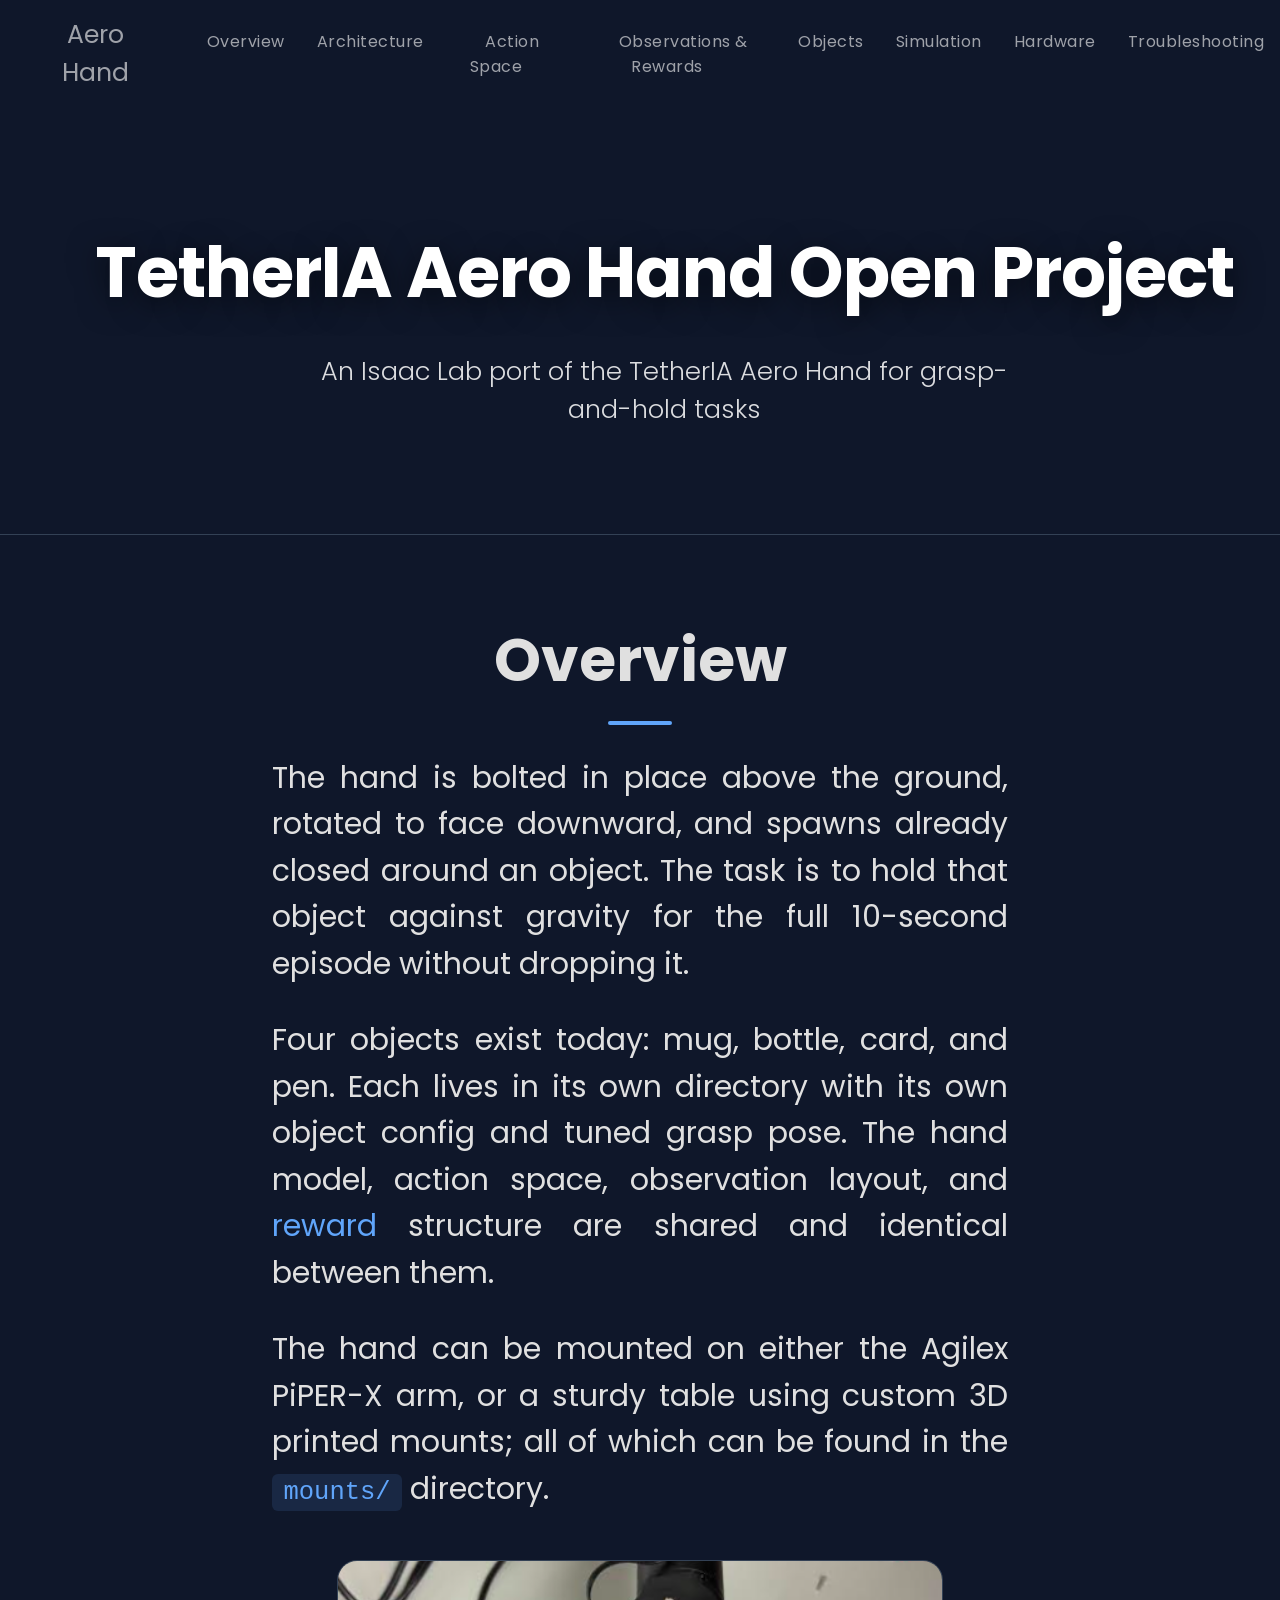
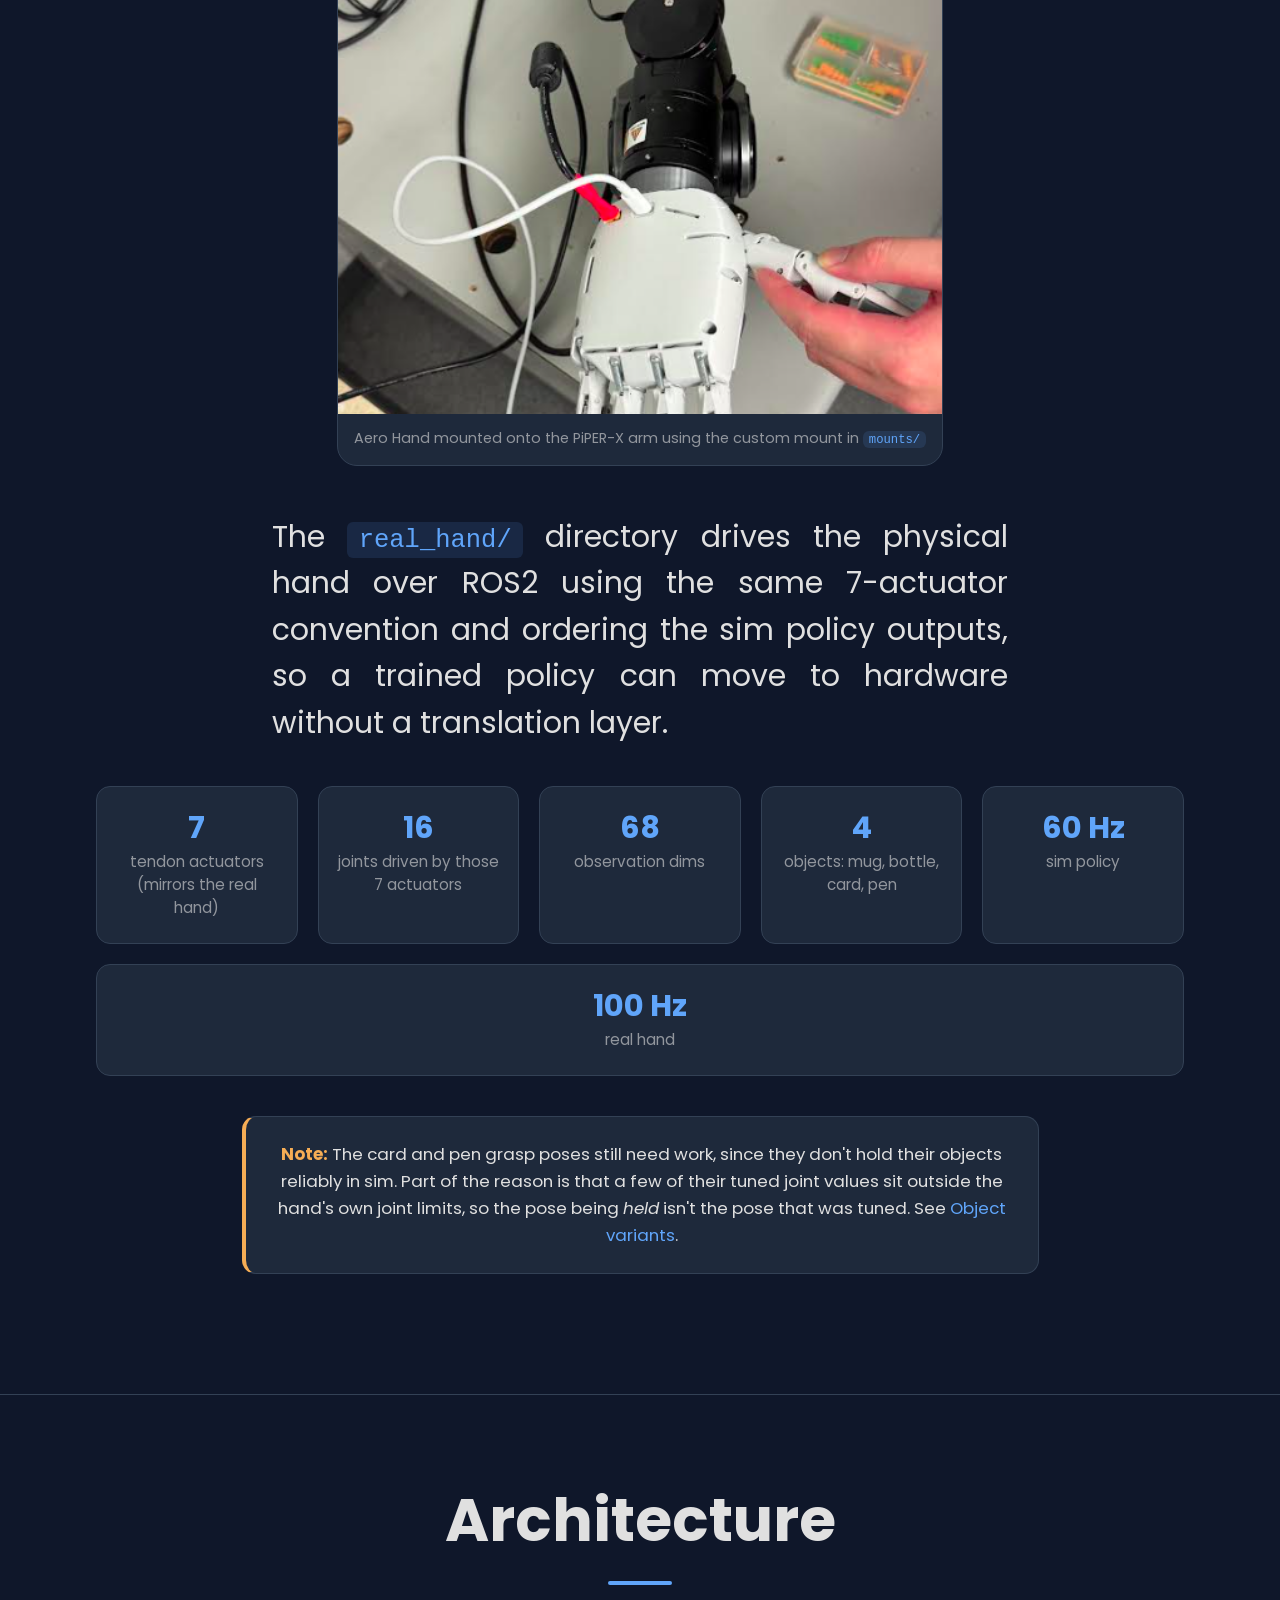
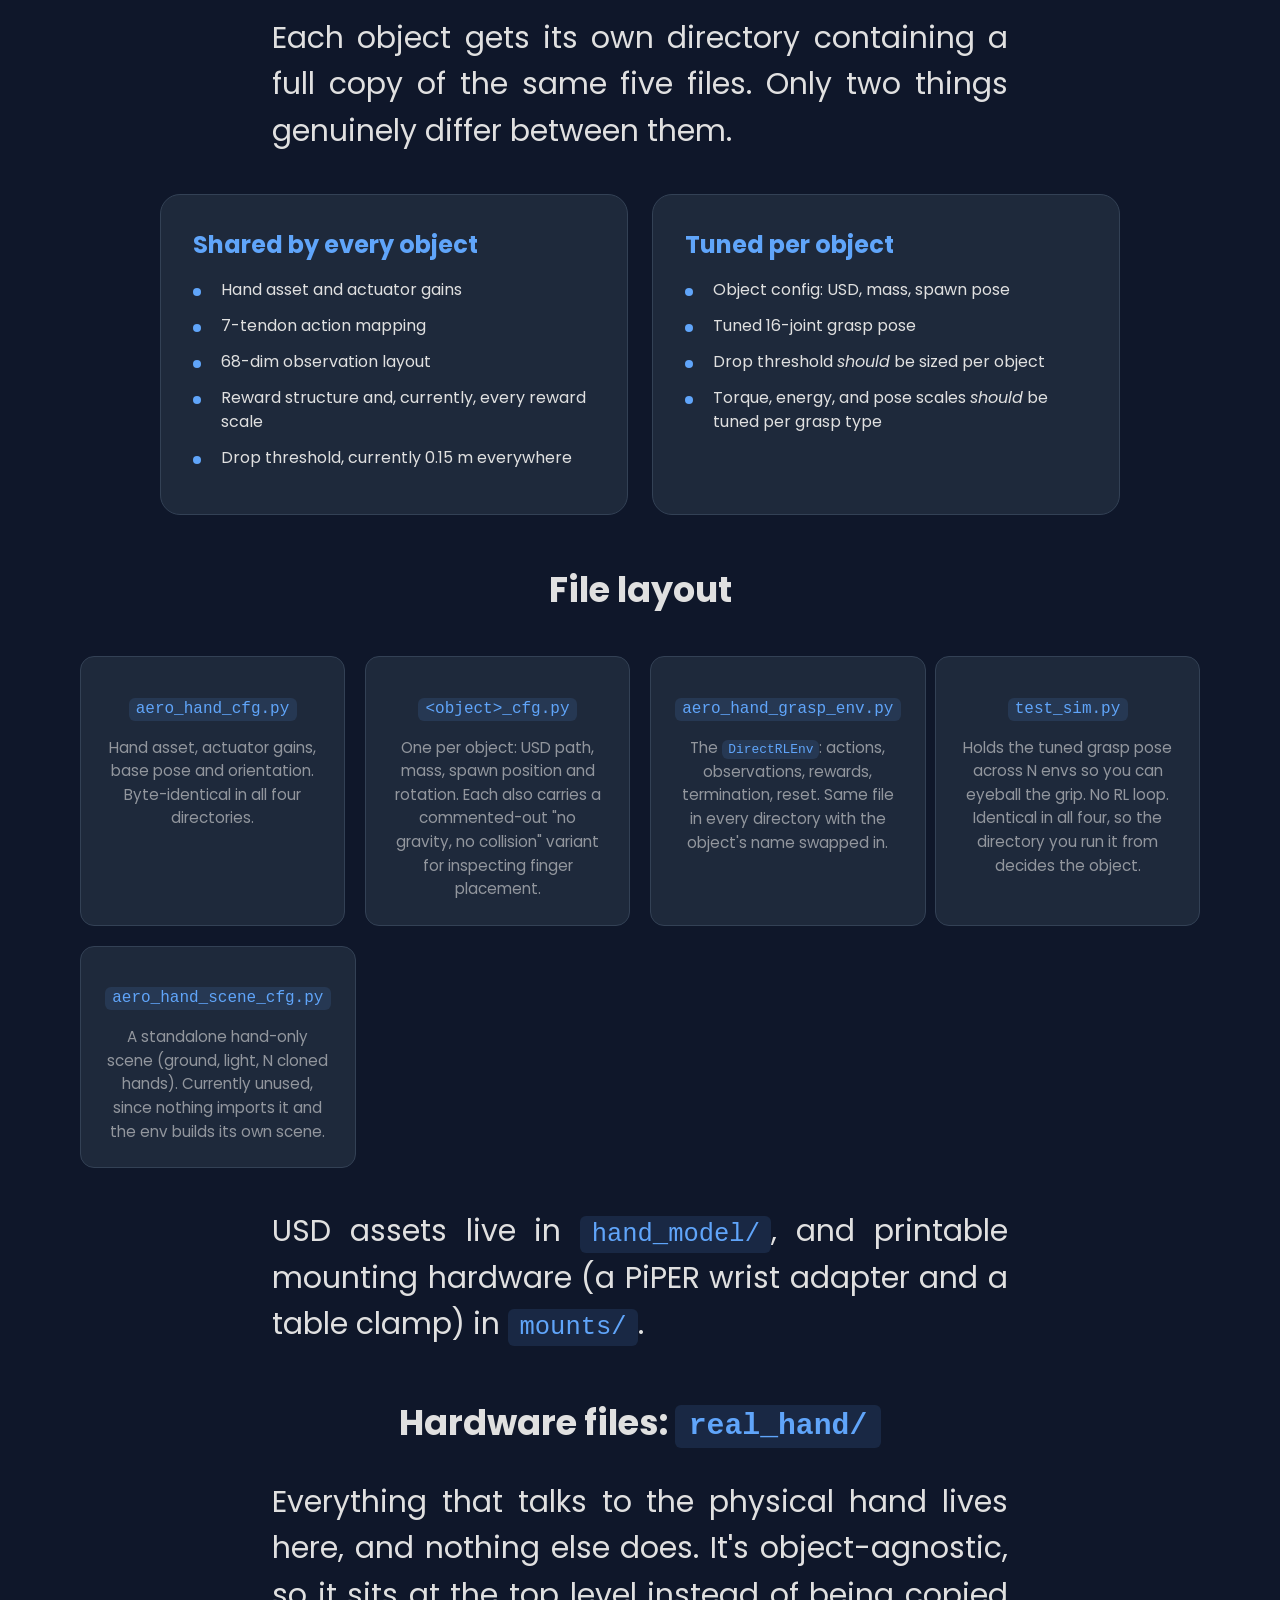
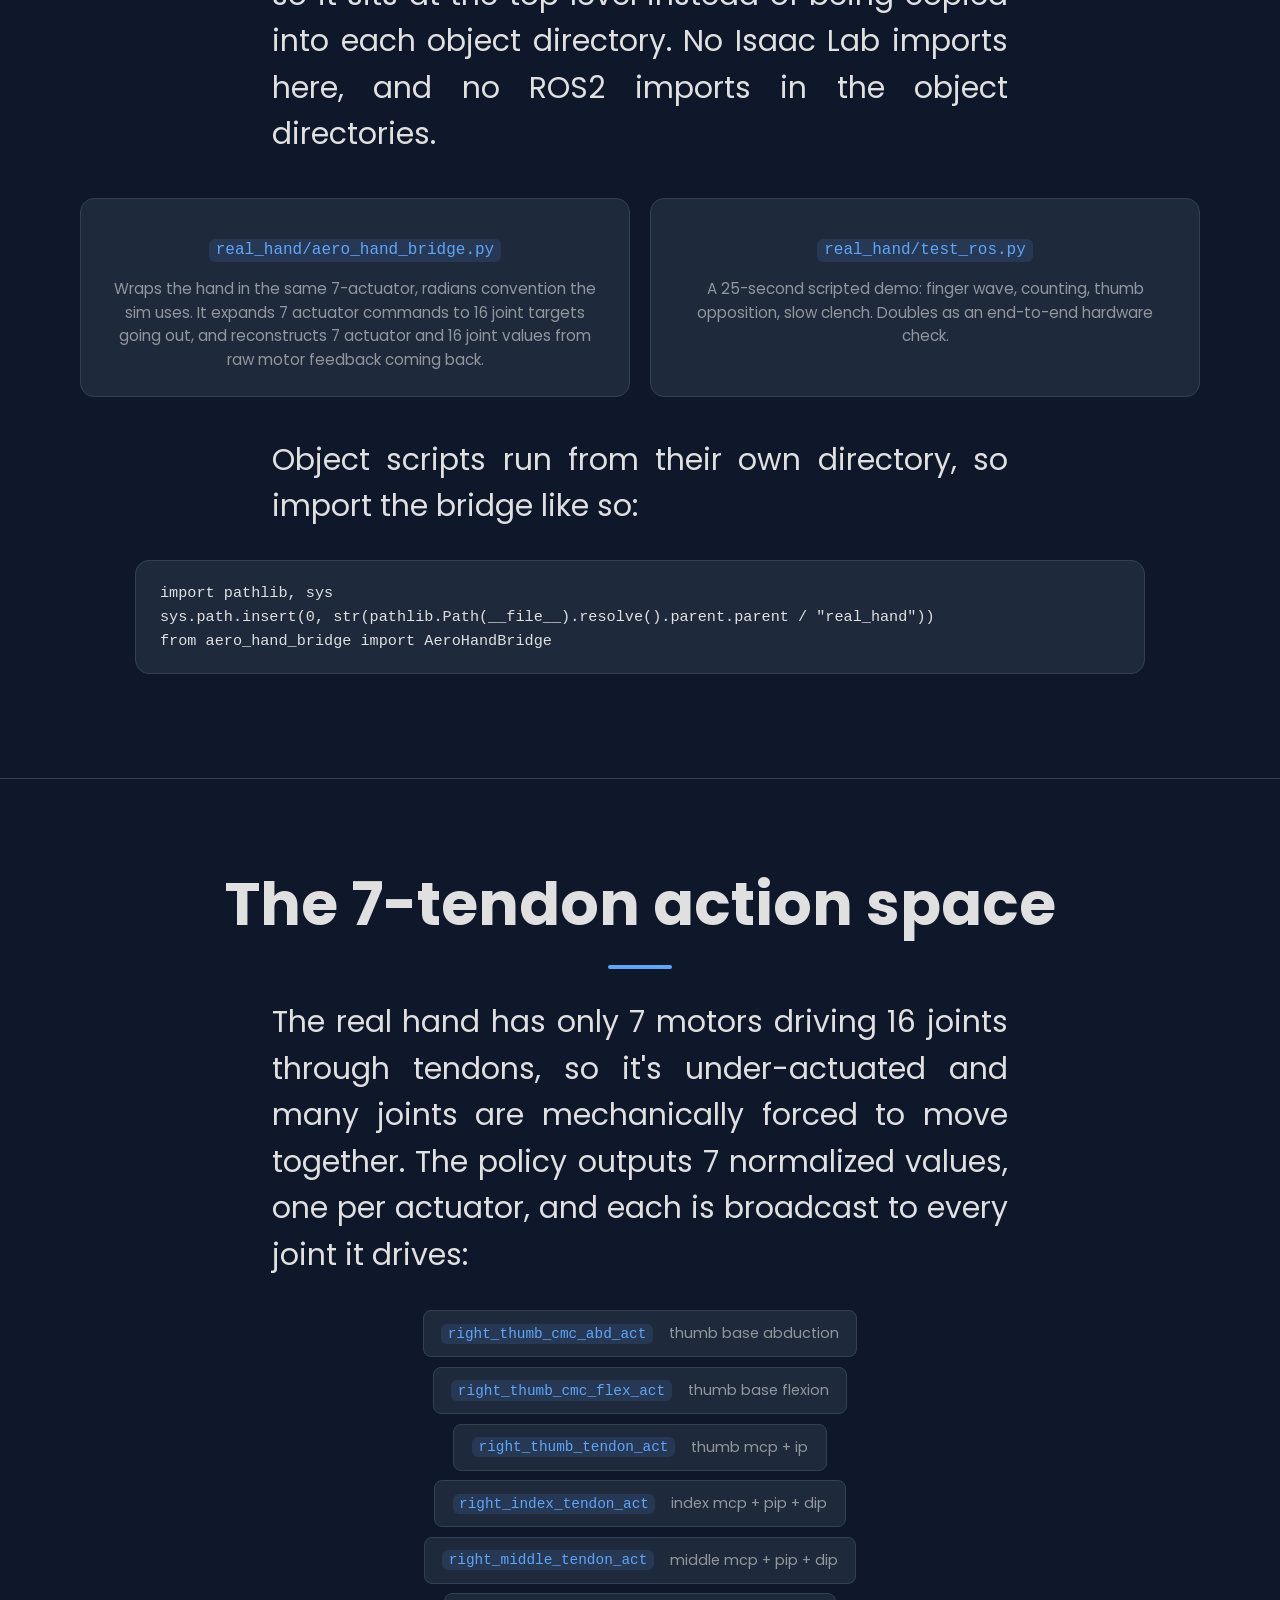
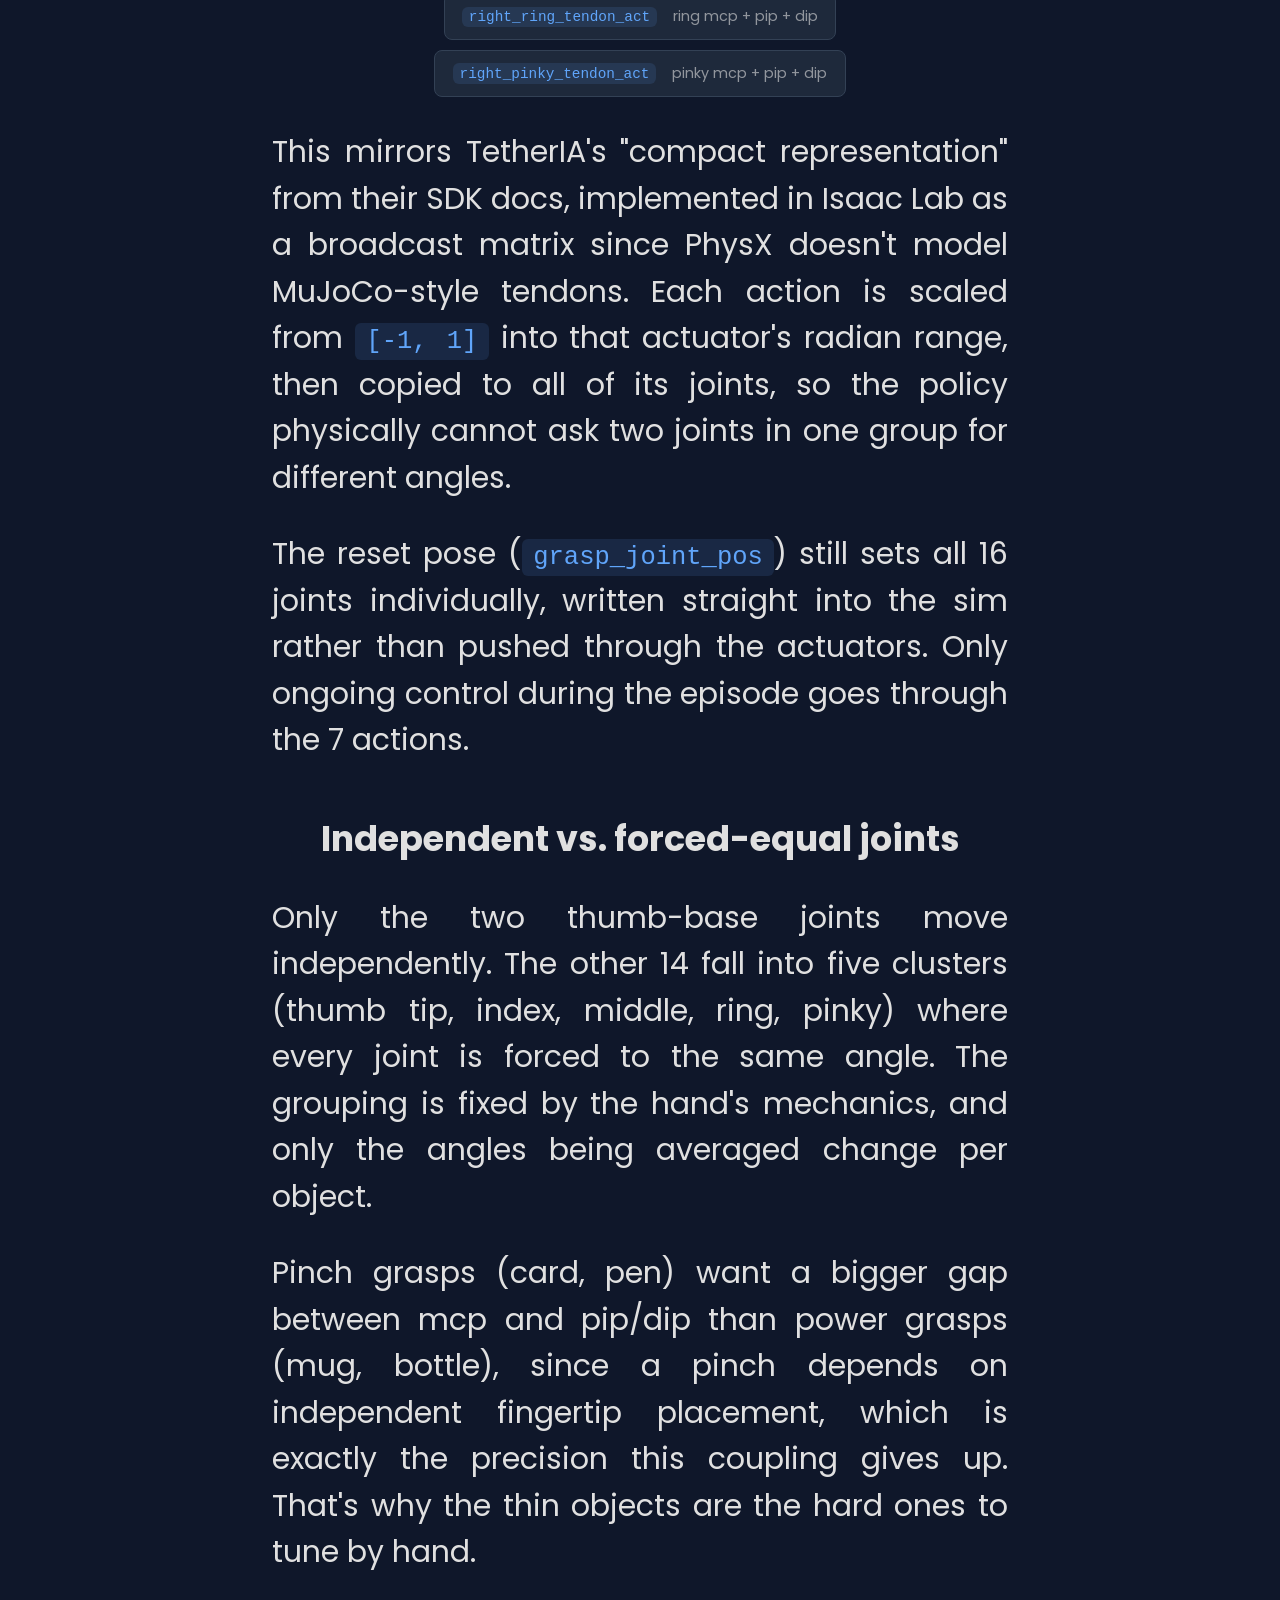
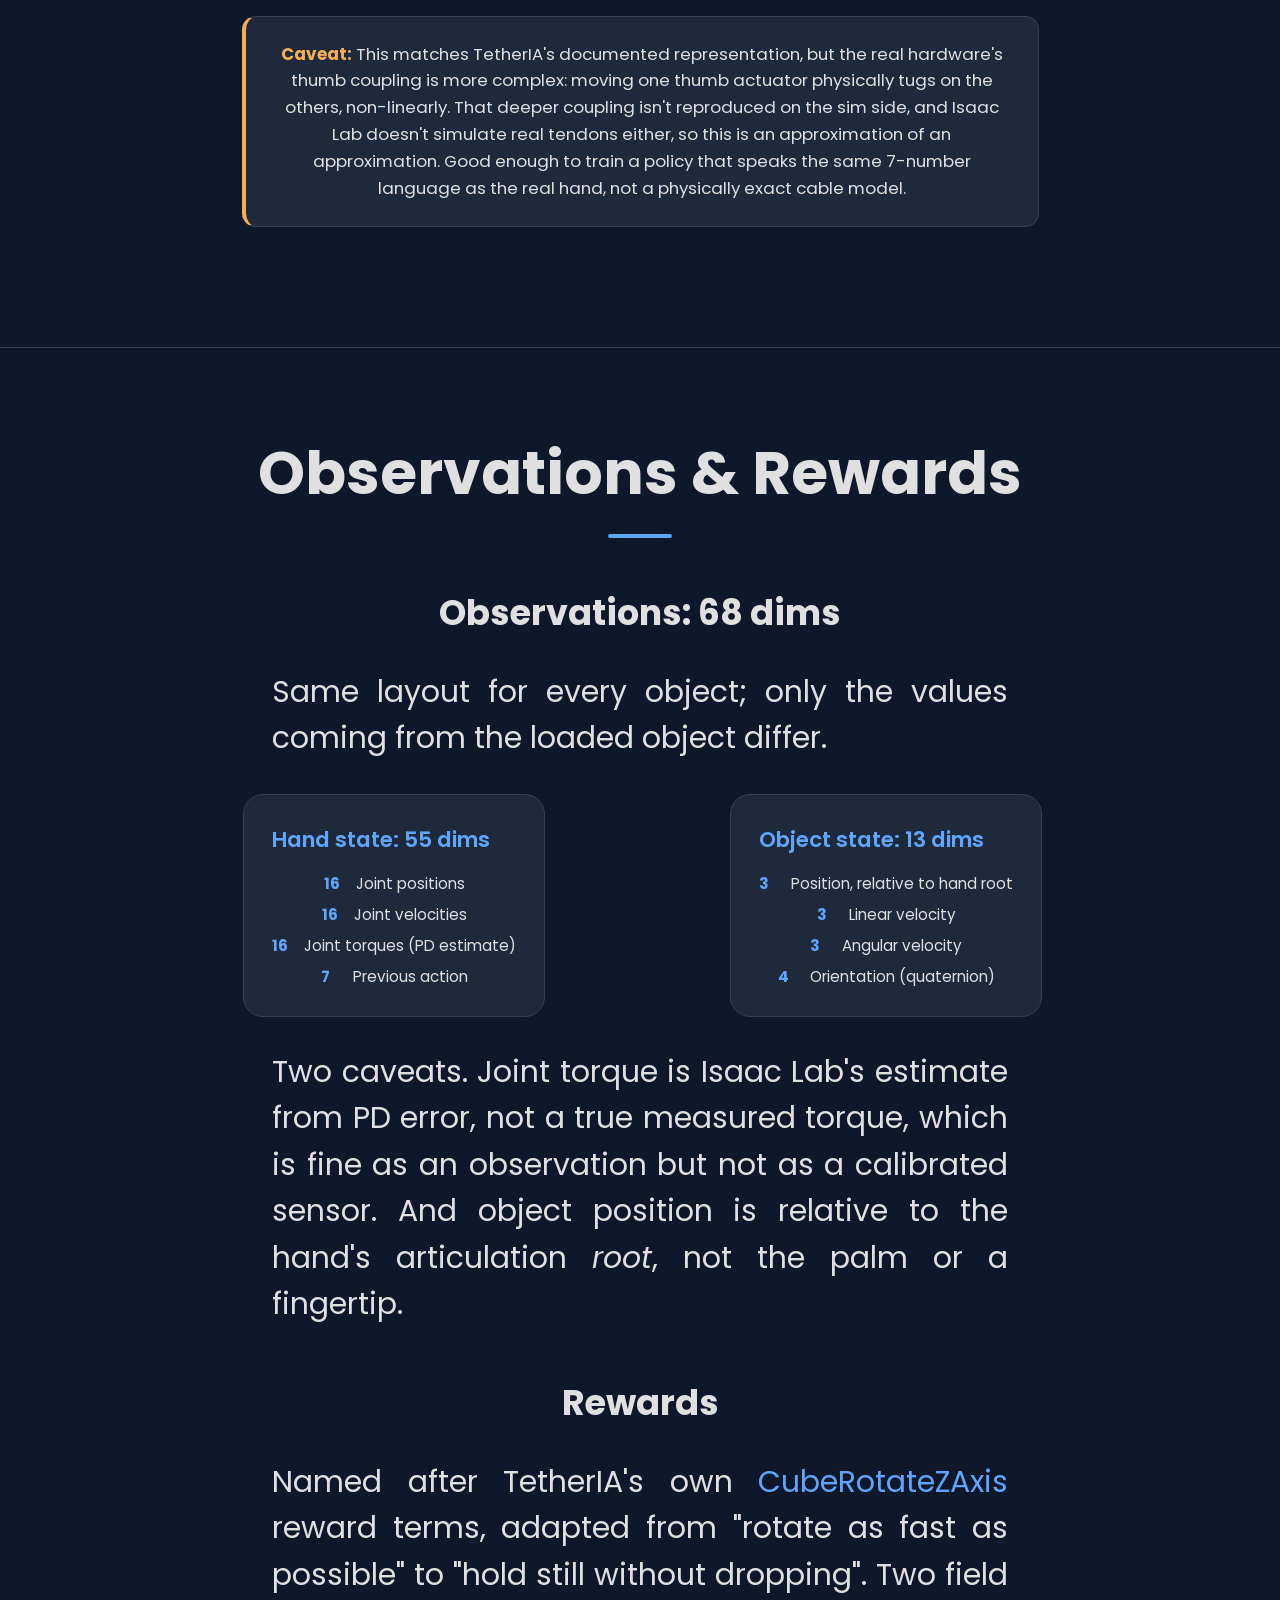
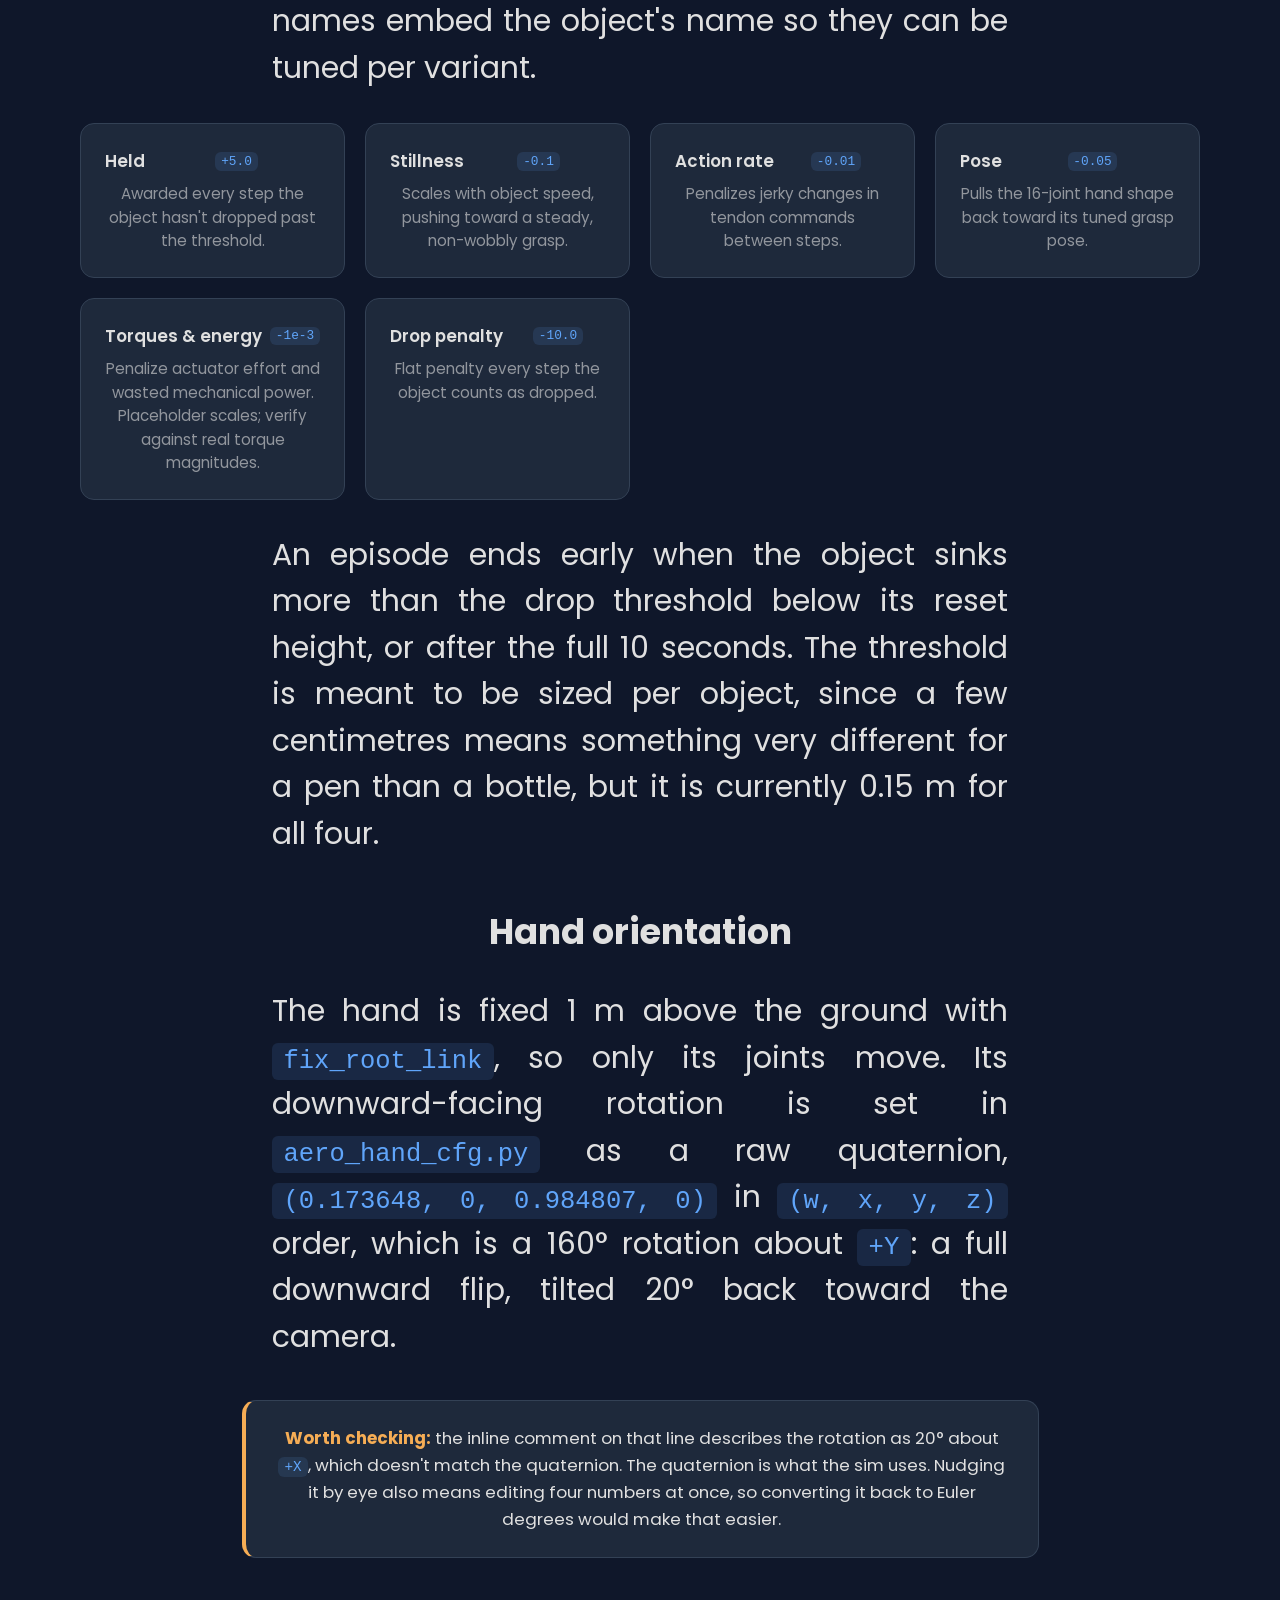
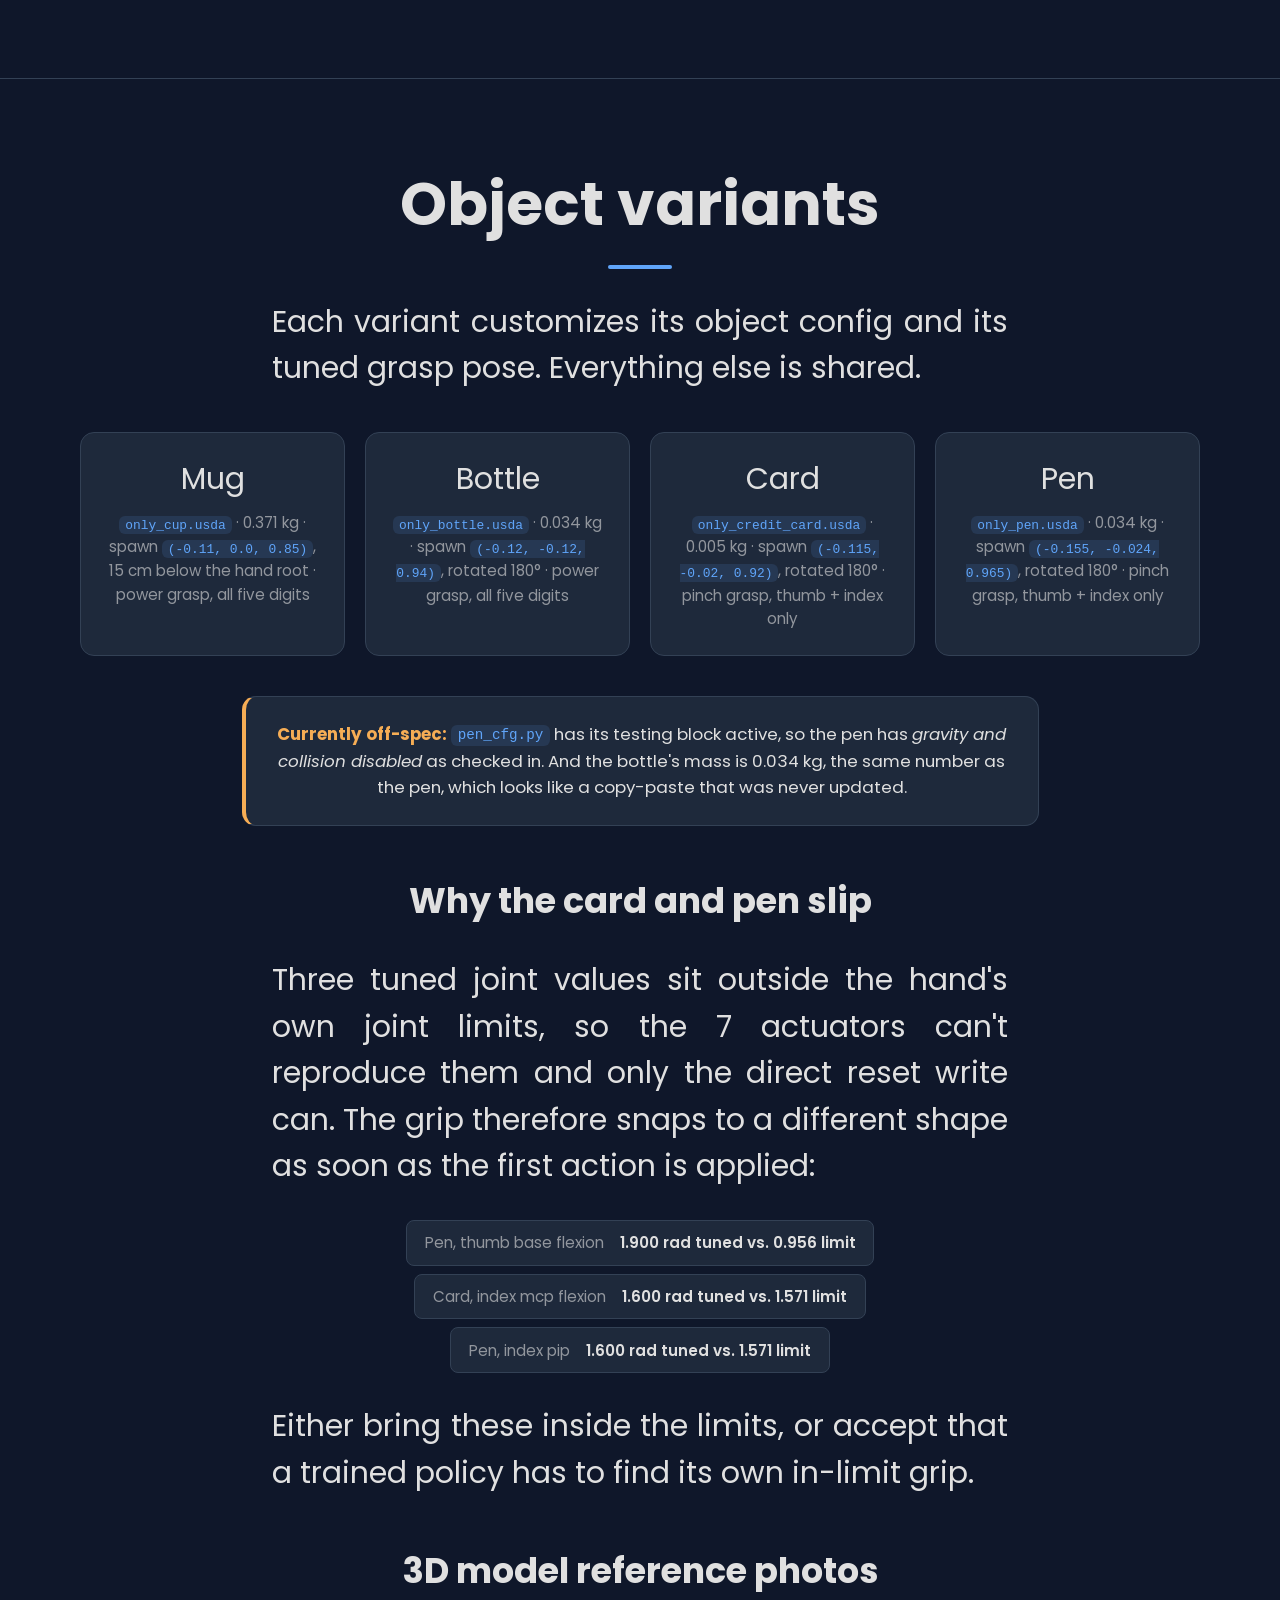
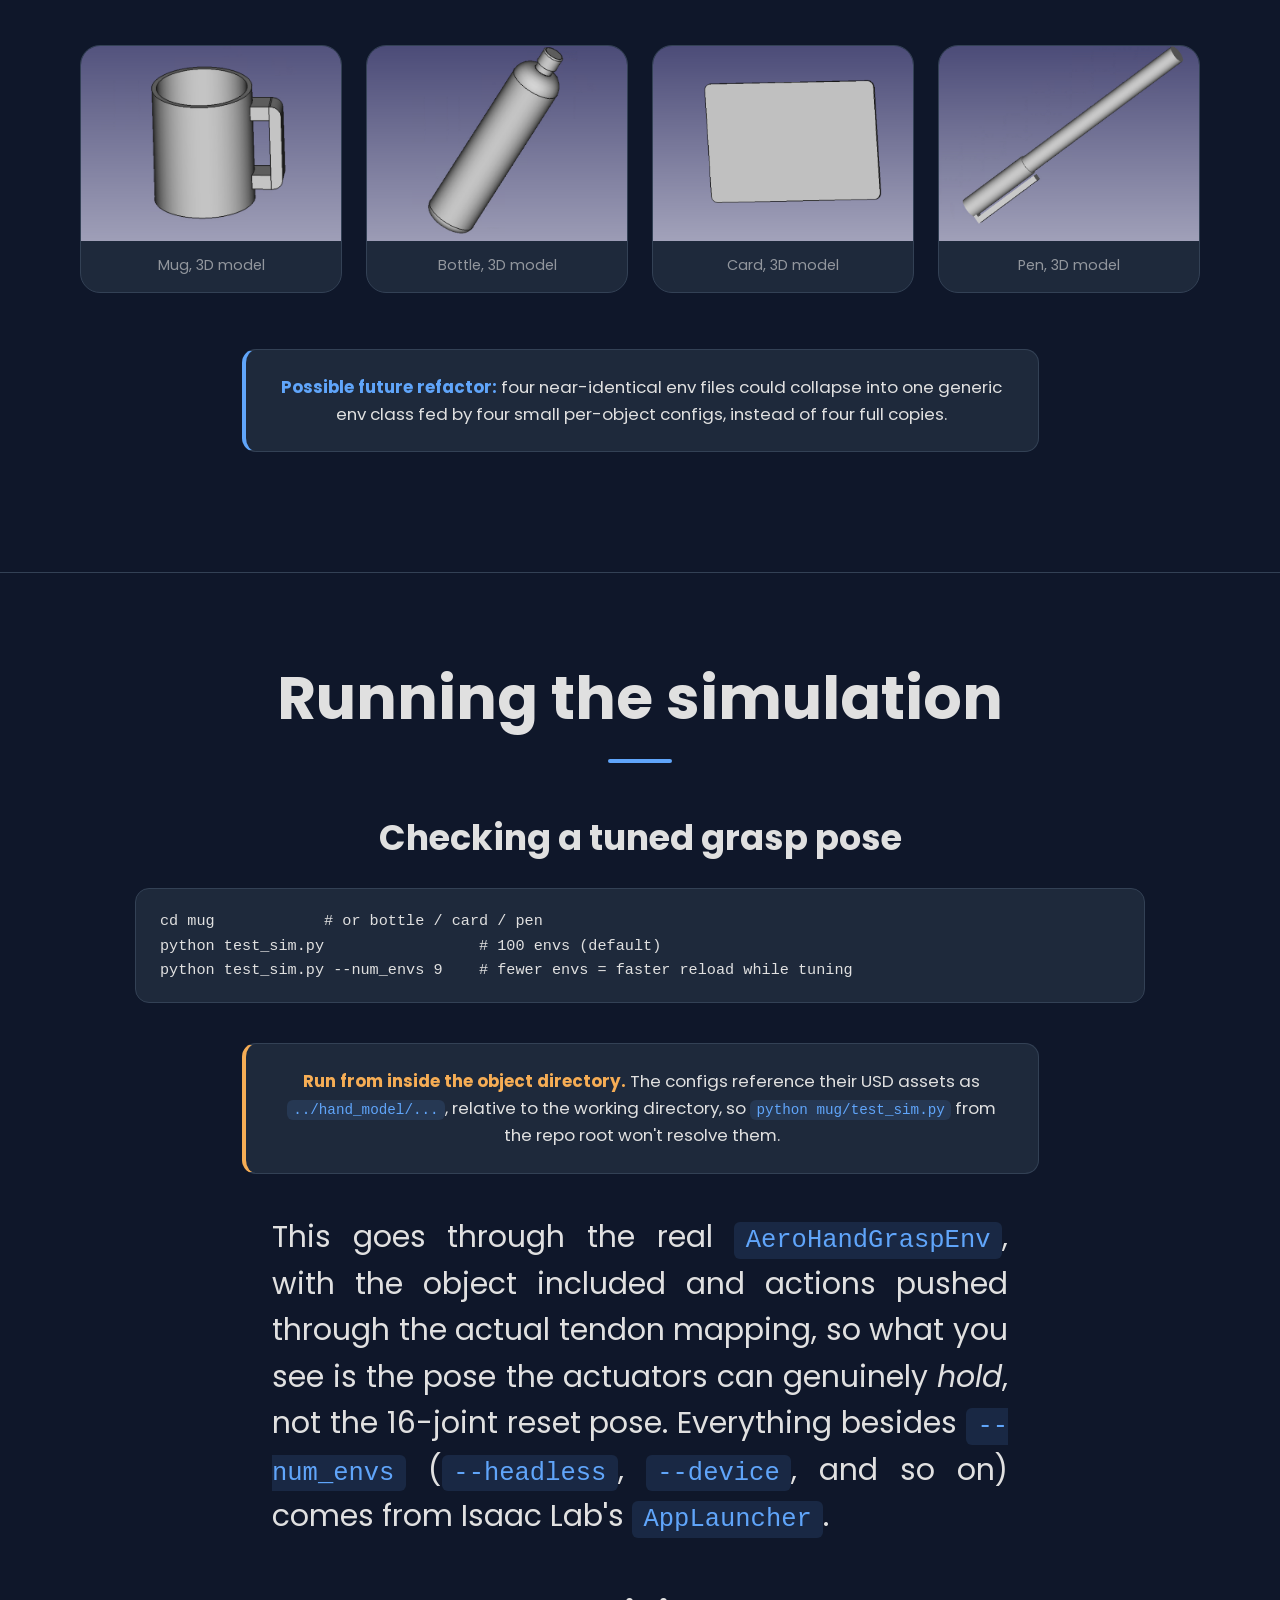
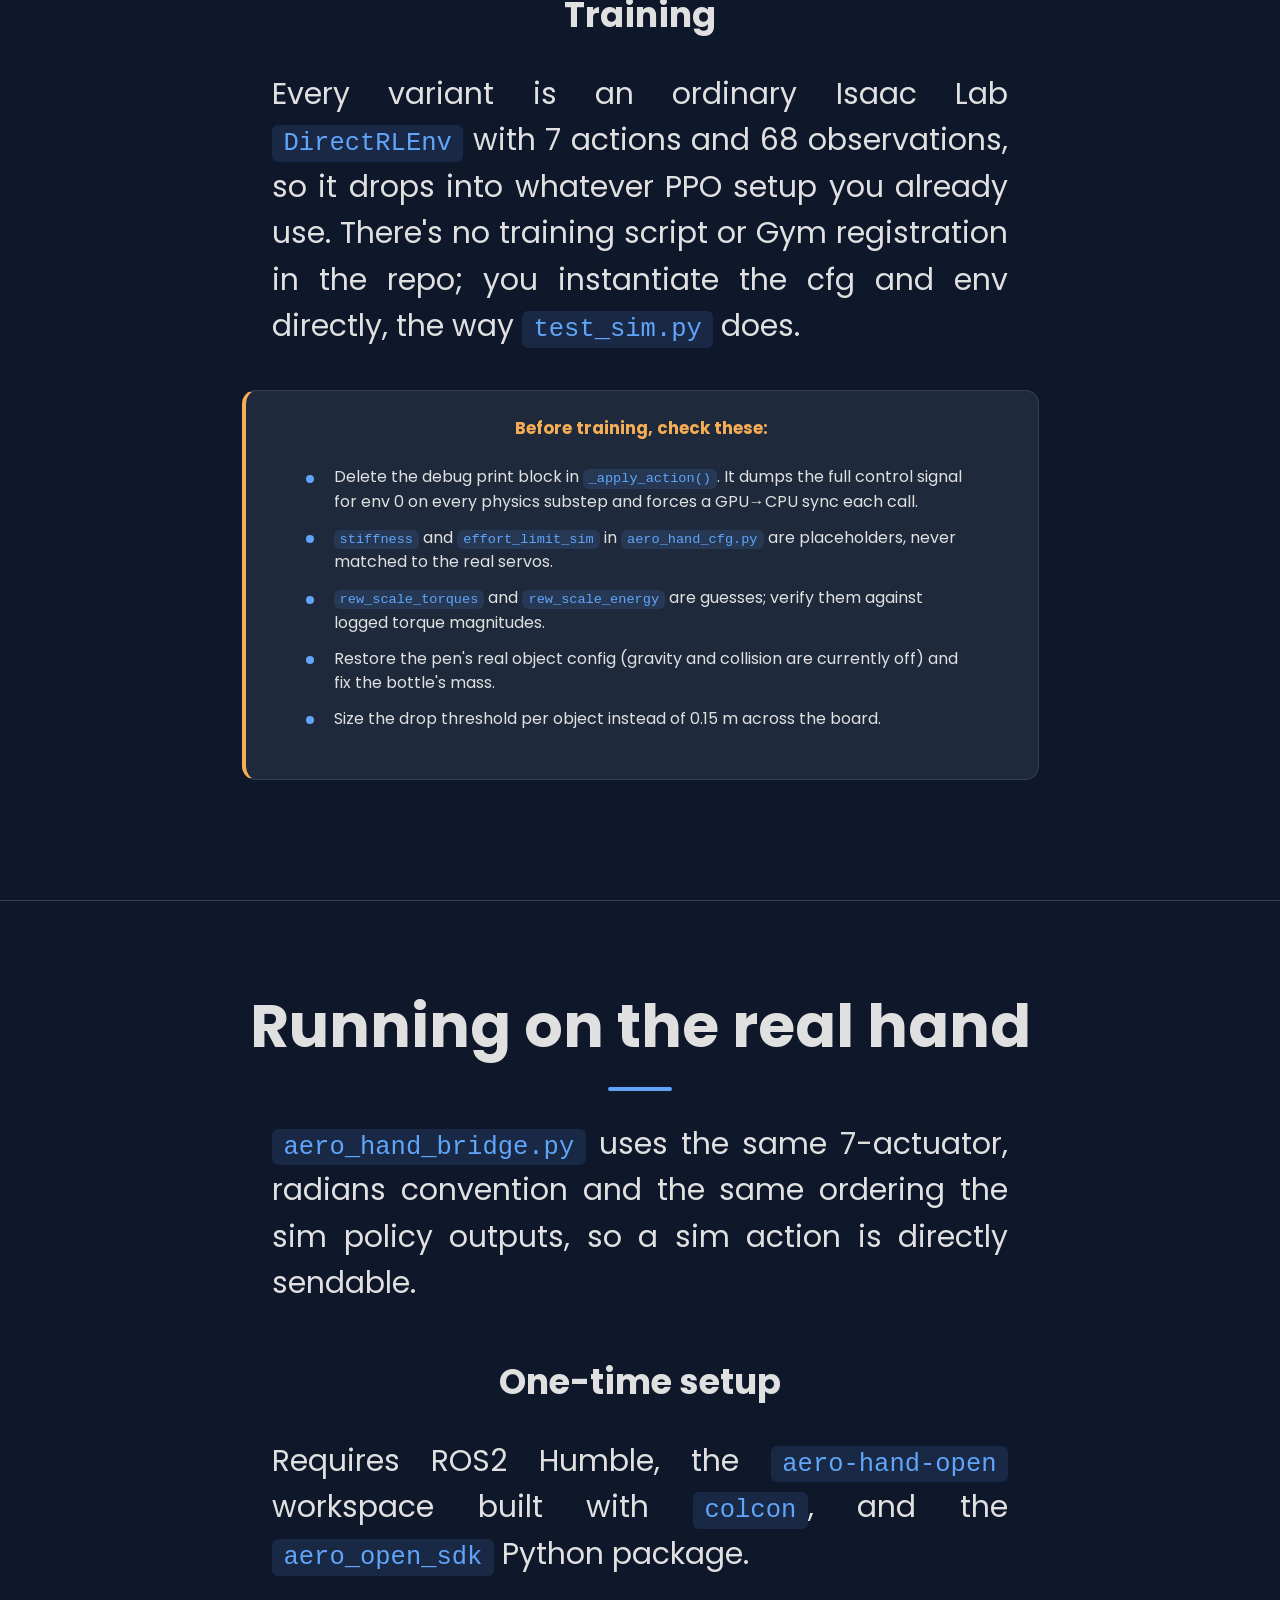
==== website/index-v2.html @ 2798c0df "Add more content" ====
<!DOCTYPE html>
<html lang="en">

<head>
    <meta charset="UTF-8">
    <meta name="viewport" content="width=device-width, initial-scale=1.0">
    <meta name="description" content="Documentation for the TetherIA Aero Hand Open Isaac Lab grasp-and-hold project.">
    <title>TetherIA Aero Hand Open Documentation</title>

    <link rel="preconnect" href="https://fonts.googleapis.com">
    <link rel="preconnect" href="https://fonts.gstatic.com" crossorigin>
    <link
        href="https://fonts.googleapis.com/css2?family=Poppins:ital,wght@0,100;0,200;0,300;0,400;0,500;0,600;0,700;0,800;0,900;1,100;1,200;1,300;1,400;1,500;1,600;1,700;1,800;1,900&display=swap"
        rel="stylesheet">

    <link rel="stylesheet" href="./public/styles.css">
</head>

<body>
    <nav class="navbar">
        <a href="#top" class="logo">Aero Hand</a>

        <div class="hamburger">
            <div class="bar bar-one"></div>
            <div class="bar bar-two"></div>
            <div class="bar bar-three"></div>
        </div>

        <div class="navbar-links">
            <ul>
                <li><a href="#overview" class="nav-link">Overview</a></li>
                <li><a href="#architecture" class="nav-link">Architecture</a></li>
                <li><a href="#action-space" class="nav-link">Action Space</a></li>
                <li><a href="#observations-rewards" class="nav-link">Observations &amp; Rewards</a></li>
                <li><a href="#objects" class="nav-link">Objects</a></li>
                <li><a href="#simulation" class="nav-link">Simulation</a></li>
                <li><a href="#hardware" class="nav-link">Hardware</a></li>
                <li><a href="#troubleshooting" class="nav-link">Troubleshooting</a></li>
            </ul>
        </div>
    </nav>

    <div class="body-container">

        <section class="head-container" id="top">
            <h1>TetherIA Aero Hand Open Project</h1>
            <p class="subtitle">An Isaac Lab port of the TetherIA Aero Hand for grasp-and-hold tasks</p>
        </section>

        <section class="content-container" id="overview">
            <h2>Overview</h2>
            <p>The hand is bolted in place above the ground, rotated to face downward, and spawns already closed around
                an object. The task is to hold that object against gravity for the full 10-second episode without
                dropping it.</p>
            <p>Four objects exist today: mug, bottle, card, and pen. Each lives in its own directory with its own object
                config and tuned grasp pose. The hand model, action space, observation layout, and <a
                    href="#observations-rewards">reward</a> structure are shared and identical between them.</p>
            
            <p>The hand can be mounted on either the Agilex PiPER-X arm, or a sturdy table using custom 3D printed
                mounts; all of which can be found in the <code>mounts/</code> directory. </p>

            <div class="photo-grid" id="object-photos">
                <figure class="photo-card">
                    <img src="./public/img/hand.png" alt="Mug — 3D model" class="photo-img">
                    <figcaption>Aero Hand mounted onto the PiPER-X arm using the custom mount in <code>mounts/</code>
                    </figcaption>
                </figure>
            </div>

            <p>The <code>real_hand/</code> directory drives the physical hand over ROS2 using the same 7-actuator
                convention and ordering the sim policy outputs, so a trained policy can move to hardware without a
                translation layer.</p>

            <div class="stat-row">
                <div class="stat">
                    <p class="stat-value">7</p>
                    <p class="stat-label">tendon actuators (mirrors the real hand)</p>
                </div>
                <div class="stat">
                    <p class="stat-value">16</p>
                    <p class="stat-label">joints driven by those 7 actuators</p>
                </div>
                <div class="stat">
                    <p class="stat-value">68</p>
                    <p class="stat-label">observation dims</p>
                </div>
                <div class="stat">
                    <p class="stat-value">4</p>
                    <p class="stat-label">objects: mug, bottle, card, pen</p>
                </div>
                <div class="stat">
                    <p class="stat-value">60 Hz</p>
                    <p class="stat-label">sim policy</p>
                </div>
                <div class="stat">
                    <p class="stat-value">100 Hz</p>
                    <p class="stat-label">real hand</p>
                </div>
            </div>

            <div class="callout callout-note">
                <p><strong>Note:</strong> The card and pen grasp poses still need work, since they don't hold their
                    objects reliably in sim. Part of the reason is that a few of their tuned joint values sit outside
                    the hand's own joint limits, so the pose being <em>held</em> isn't the pose that was tuned. See <a
                        href="#objects">Object variants</a>.</p>
            </div>
        </section>

        <section class="content-container" id="architecture">
            <h2>Architecture</h2>
            <p>Each object gets its own directory containing a full copy of the same five files. Only two things
                genuinely differ between them.</p>

            <div class="compare-grid">
                <div class="compare-col">
                    <h3>Shared by every object</h3>
                    <ul>
                        <li>Hand asset and actuator gains</li>
                        <li>7-tendon action mapping</li>
                        <li>68-dim observation layout</li>
                        <li>Reward structure and, currently, every reward scale</li>
                        <li>Drop threshold, currently 0.15 m everywhere</li>
                    </ul>
                </div>
                <div class="compare-col">
                    <h3>Tuned per object</h3>
                    <ul>
                        <li>Object config: USD, mass, spawn pose</li>
                        <li>Tuned 16-joint grasp pose</li>
                        <li>Drop threshold <em>should</em> be sized per object</li>
                        <li>Torque, energy, and pose scales <em>should</em> be tuned per grasp type</li>
                    </ul>
                </div>
            </div>

            <h3>File layout</h3>
            <div class="file-list">
                <div class="file-item">
                    <p class="file-name"><code>aero_hand_cfg.py</code></p>
                    <p class="file-desc">Hand asset, actuator gains, base pose and orientation. Byte-identical in all
                        four directories.</p>
                </div>
                <div class="file-item">
                    <p class="file-name"><code>&lt;object&gt;_cfg.py</code></p>
                    <p class="file-desc">One per object: USD path, mass, spawn position and rotation. Each also carries
                        a commented-out "no gravity, no collision" variant for inspecting finger placement.</p>
                </div>
                <div class="file-item">
                    <p class="file-name"><code>aero_hand_grasp_env.py</code></p>
                    <p class="file-desc">The <code>DirectRLEnv</code>: actions, observations, rewards, termination,
                        reset. Same file in every directory with the object's name swapped in.</p>
                </div>
                <div class="file-item">
                    <p class="file-name"><code>test_sim.py</code></p>
                    <p class="file-desc">Holds the tuned grasp pose across N envs so you can eyeball the grip. No RL
                        loop. Identical in all four, so the directory you run it from decides the object.</p>
                </div>
                <div class="file-item">
                    <p class="file-name"><code>aero_hand_scene_cfg.py</code></p>
                    <p class="file-desc">A standalone hand-only scene (ground, light, N cloned hands). Currently
                        unused, since nothing imports it and the env builds its own scene.</p>
                </div>
            </div>

            <p>USD assets live in <code>hand_model/</code>, and printable mounting hardware (a PiPER wrist adapter and
                a table clamp) in <code>mounts/</code>.</p>

            <h3>Hardware files: <code>real_hand/</code></h3>
            <p>Everything that talks to the physical hand lives here, and nothing else does. It's object-agnostic, so
                it sits at the top level instead of being copied into each object directory. No Isaac Lab imports here,
                and no ROS2 imports in the object directories.</p>

            <div class="file-list">
                <div class="file-item">
                    <p class="file-name"><code>real_hand/aero_hand_bridge.py</code></p>
                    <p class="file-desc">Wraps the hand in the same 7-actuator, radians convention the sim uses. It
                        expands 7 actuator commands to 16 joint targets going out, and reconstructs 7 actuator and 16
                        joint values from raw motor feedback coming back.</p>
                </div>
                <div class="file-item">
                    <p class="file-name"><code>real_hand/test_ros.py</code></p>
                    <p class="file-desc">A 25-second scripted demo: finger wave, counting, thumb opposition, slow
                        clench. Doubles as an end-to-end hardware check.</p>
                </div>
            </div>

            <p>Object scripts run from their own directory, so import the bridge like so:</p>
            <pre><code>import pathlib, sys
sys.path.insert(0, str(pathlib.Path(__file__).resolve().parent.parent / "real_hand"))
from aero_hand_bridge import AeroHandBridge</code></pre>
        </section>

        <section class="content-container" id="action-space">
            <h2>The 7-tendon action space</h2>
            <p>The real hand has only 7 motors driving 16 joints through tendons, so it's under-actuated and many
                joints are mechanically forced to move together. The policy outputs 7 normalized values, one per
                actuator, and each is broadcast to every joint it drives:</p>

            <div class="actuator-map">
                <div class="actuator-row"><code class="actuator-name">right_thumb_cmc_abd_act</code><span
                        class="actuator-joints">thumb base abduction</span></div>
                <div class="actuator-row"><code class="actuator-name">right_thumb_cmc_flex_act</code><span
                        class="actuator-joints">thumb base flexion</span></div>
                <div class="actuator-row"><code class="actuator-name">right_thumb_tendon_act</code><span
                        class="actuator-joints">thumb mcp + ip</span></div>
                <div class="actuator-row"><code class="actuator-name">right_index_tendon_act</code><span
                        class="actuator-joints">index mcp + pip + dip</span></div>
                <div class="actuator-row"><code class="actuator-name">right_middle_tendon_act</code><span
                        class="actuator-joints">middle mcp + pip + dip</span></div>
                <div class="actuator-row"><code class="actuator-name">right_ring_tendon_act</code><span
                        class="actuator-joints">ring mcp + pip + dip</span></div>
                <div class="actuator-row"><code class="actuator-name">right_pinky_tendon_act</code><span
                        class="actuator-joints">pinky mcp + pip + dip</span></div>
            </div>

            <p>This mirrors TetherIA's "compact representation" from their SDK docs, implemented in Isaac Lab as a
                broadcast matrix since PhysX doesn't model MuJoCo-style tendons. Each action is scaled from
                <code>[-1, 1]</code> into that actuator's radian range, then copied to all of its joints, so the policy
                physically cannot ask two joints in one group for different angles.
            </p>

            <p>The reset pose (<code>grasp_joint_pos</code>) still sets all 16 joints individually, written straight
                into the sim rather than pushed through the actuators. Only ongoing control during the episode goes
                through the 7 actions.</p>

            <h3>Independent vs. forced-equal joints</h3>
            <p>Only the two thumb-base joints move independently. The other 14 fall into five clusters (thumb tip,
                index, middle, ring, pinky) where every joint is forced to the same angle. The grouping is fixed by the
                hand's mechanics, and only the angles being averaged change per object.</p>
            <p>Pinch grasps (card, pen) want a bigger gap between mcp and pip/dip than power grasps (mug, bottle),
                since a pinch depends on independent fingertip placement, which is exactly the precision this coupling
                gives up. That's why the thin objects are the hard ones to tune by hand.</p>

            <div class="callout callout-note">
                <p><strong>Caveat:</strong> This matches TetherIA's documented representation, but the real hardware's
                    thumb coupling is more complex: moving one thumb actuator physically tugs on the others,
                    non-linearly. That deeper coupling isn't reproduced on the sim side, and Isaac Lab doesn't simulate
                    real tendons either, so this is an approximation of an approximation. Good enough to train a policy
                    that speaks the same 7-number language as the real hand, not a physically exact cable model.</p>
            </div>
        </section>

        <section class="content-container" id="observations-rewards">
            <h2>Observations &amp; Rewards</h2>

            <h3>Observations: 68 dims</h3>
            <p>Same layout for every object; only the values coming from the loaded object differ.</p>
            <div class="obs-groups">
                <div class="obs-group">
                    <h4>Hand state: 55 dims</h4>
                    <div class="obs-list">
                        <div class="obs-item"><span class="obs-size">16</span><span class="obs-name">Joint
                                positions</span></div>
                        <div class="obs-item"><span class="obs-size">16</span><span class="obs-name">Joint
                                velocities</span></div>
                        <div class="obs-item"><span class="obs-size">16</span><span class="obs-name">Joint torques (PD
                                estimate)</span></div>
                        <div class="obs-item"><span class="obs-size">7</span><span class="obs-name">Previous
                                action</span></div>
                    </div>
                </div>
                <div class="obs-group">
                    <h4>Object state: 13 dims</h4>
                    <div class="obs-list">
                        <div class="obs-item"><span class="obs-size">3</span><span class="obs-name">Position, relative
                                to hand root</span></div>
                        <div class="obs-item"><span class="obs-size">3</span><span class="obs-name">Linear
                                velocity</span></div>
                        <div class="obs-item"><span class="obs-size">3</span><span class="obs-name">Angular
                                velocity</span></div>
                        <div class="obs-item"><span class="obs-size">4</span><span class="obs-name">Orientation
                                (quaternion)</span></div>
                    </div>
                </div>
            </div>
            <p>Two caveats. Joint torque is Isaac Lab's estimate from PD error, not a true measured torque, which is
                fine as an observation but not as a calibrated sensor. And object position is relative to the hand's
                articulation <em>root</em>, not the palm or a fingertip.</p>

            <h3>Rewards</h3>
            <p>Named after TetherIA's own
                <a target="_blank"
                    href="https://github.com/google-deepmind/mujoco_playground/blob/1bd244fa9c51fa7074c7a449934f556d898f7a15/mujoco_playground/_src/manipulation/aero_hand/rotate_z.py">CubeRotateZAxis</a>
                reward terms, adapted from "rotate as fast as possible" to "hold still without dropping". Two field
                names embed the object's name so they can be tuned per variant.
            </p>
            <div class="reward-list">
                <div class="reward-item">
                    <p class="reward-name">Held <code class="reward-field">+5.0</code></p>
                    <p class="reward-desc">Awarded every step the object hasn't dropped past the threshold.</p>
                </div>
                <div class="reward-item">
                    <p class="reward-name">Stillness <code class="reward-field">-0.1</code></p>
                    <p class="reward-desc">Scales with object speed, pushing toward a steady, non-wobbly grasp.</p>
                </div>
                <div class="reward-item">
                    <p class="reward-name">Action rate <code class="reward-field">-0.01</code></p>
                    <p class="reward-desc">Penalizes jerky changes in tendon commands between steps.</p>
                </div>
                <div class="reward-item">
                    <p class="reward-name">Pose <code class="reward-field">-0.05</code></p>
                    <p class="reward-desc">Pulls the 16-joint hand shape back toward its tuned grasp pose.</p>
                </div>
                <div class="reward-item">
                    <p class="reward-name">Torques &amp; energy <code class="reward-field">-1e-3</code></p>
                    <p class="reward-desc">Penalize actuator effort and wasted mechanical power. Placeholder scales;
                        verify against real torque magnitudes.</p>
                </div>
                <div class="reward-item">
                    <p class="reward-name">Drop penalty <code class="reward-field">-10.0</code></p>
                    <p class="reward-desc">Flat penalty every step the object counts as dropped.</p>
                </div>
            </div>
            <p>An episode ends early when the object sinks more than the drop threshold below its reset height, or
                after the full 10 seconds. The threshold is meant to be sized per object, since a few centimetres means
                something very different for a pen than a bottle, but it is currently 0.15 m for all four.</p>

            <h3>Hand orientation</h3>
            <p>The hand is fixed 1 m above the ground with <code>fix_root_link</code>, so only its joints move. Its
                downward-facing rotation is set in <code>aero_hand_cfg.py</code> as a raw quaternion,
                <code>(0.173648, 0, 0.984807, 0)</code> in <code>(w, x, y, z)</code> order, which is a 160° rotation
                about <code>+Y</code>: a full downward flip, tilted 20° back toward the camera.
            </p>
            <div class="callout callout-note">
                <p><strong>Worth checking:</strong> the inline comment on that line describes the rotation as 20° about
                    <code>+X</code>, which doesn't match the quaternion. The quaternion is what the sim uses. Nudging
                    it by eye also means editing four numbers at once, so converting it back to Euler degrees would
                    make that easier.
                </p>
            </div>
        </section>

        <section class="content-container" id="objects">
            <h2>Object variants</h2>
            <p>Each variant customizes its object config and its tuned grasp pose. Everything else is shared.</p>

            <div class="file-list">
                <div class="file-item">
                    <p class="file-name">Mug</p>
                    <p class="file-desc"><code>only_cup.usda</code> · 0.371 kg · spawn
                        <code>(-0.11, 0.0, 0.85)</code>, 15 cm below the hand root · power grasp, all five digits
                    </p>
                </div>
                <div class="file-item">
                    <p class="file-name">Bottle</p>
                    <p class="file-desc"><code>only_bottle.usda</code> · 0.034 kg · spawn
                        <code>(-0.12, -0.12, 0.94)</code>, rotated 180° · power grasp, all five digits
                    </p>
                </div>
                <div class="file-item">
                    <p class="file-name">Card</p>
                    <p class="file-desc"><code>only_credit_card.usda</code> · 0.005 kg · spawn
                        <code>(-0.115, -0.02, 0.92)</code>, rotated 180° · pinch grasp, thumb + index only
                    </p>
                </div>
                <div class="file-item">
                    <p class="file-name">Pen</p>
                    <p class="file-desc"><code>only_pen.usda</code> · 0.034 kg · spawn
                        <code>(-0.155, -0.024, 0.965)</code>, rotated 180° · pinch grasp, thumb + index only
                    </p>
                </div>
            </div>

            <div class="callout callout-note">
                <p><strong>Currently off-spec:</strong> <code>pen_cfg.py</code> has its testing block active, so the pen
                    has <em>gravity and collision disabled</em> as checked in. And the bottle's mass is 0.034 kg, the
                    same number as the pen, which looks like a copy-paste that was never updated.</p>
            </div>

            <h3>Why the card and pen slip</h3>
            <p>Three tuned joint values sit outside the hand's own joint limits, so the 7 actuators can't reproduce
                them and only the direct reset write can. The grip therefore snaps to a different shape as soon as the
                first action is applied:</p>
            <div class="spec-list">
                <div class="spec-row"><span class="spec-label">Pen, thumb base flexion</span><span
                        class="spec-value">1.900 rad tuned vs. 0.956 limit</span></div>
                <div class="spec-row"><span class="spec-label">Card, index mcp flexion</span><span
                        class="spec-value">1.600 rad tuned vs. 1.571 limit</span></div>
                <div class="spec-row"><span class="spec-label">Pen, index pip</span><span class="spec-value">1.600 rad
                        tuned vs. 1.571 limit</span></div>
            </div>
            <p>Either bring these inside the limits, or accept that a trained policy has to find its own in-limit grip.
            </p>

            <h3>3D model reference photos</h3>

            <div class="photo-grid" id="object-photos">
                <figure class="photo-card">
                    <img src="./public/img/mug.png" alt="Mug 3D model" class="photo-img">
                    <figcaption>Mug, 3D model</figcaption>
                </figure>
                <figure class="photo-card">
                    <img src="./public/img/bottle.png" alt="Bottle 3D model" class="photo-img">
                    <figcaption>Bottle, 3D model</figcaption>
                </figure>
                <figure class="photo-card">
                    <img src="./public/img/card.png" alt="Card 3D model" class="photo-img">
                    <figcaption>Card, 3D model</figcaption>
                </figure>
                <figure class="photo-card">
                    <img src="./public/img/pen.png" alt="Pen 3D model" class="photo-img">
                    <figcaption>Pen, 3D model</figcaption>
                </figure>
            </div>

            <div class="callout">
                <p><strong>Possible future refactor:</strong> four near-identical env files could collapse into one
                    generic env class fed by four small per-object configs, instead of four full copies.</p>
            </div>
        </section>

        <section class="content-container" id="simulation">
            <h2>Running the simulation</h2>

            <h3>Checking a tuned grasp pose</h3>
            <pre><code>cd mug            # or bottle / card / pen
python test_sim.py                 # 100 envs (default)
python test_sim.py --num_envs 9    # fewer envs = faster reload while tuning</code></pre>
            <div class="callout callout-note">
                <p><strong>Run from inside the object directory.</strong> The configs reference their USD assets as
                    <code>../hand_model/...</code>, relative to the working directory, so
                    <code>python mug/test_sim.py</code> from the repo root won't resolve them.
                </p>
            </div>
            <p>This goes through the real <code>AeroHandGraspEnv</code>, with the object included and actions pushed
                through the actual tendon mapping, so what you see is the pose the actuators can genuinely
                <em>hold</em>, not the 16-joint reset pose. Everything besides <code>--num_envs</code>
                (<code>--headless</code>, <code>--device</code>, and so on) comes from Isaac Lab's
                <code>AppLauncher</code>.
            </p>

            <h3>Training</h3>
            <p>Every variant is an ordinary Isaac Lab <code>DirectRLEnv</code> with 7 actions and 68 observations, so
                it drops into whatever PPO setup you already use. There's no training script or Gym registration in the
                repo; you instantiate the cfg and env directly, the way <code>test_sim.py</code> does.</p>

            <div class="callout callout-note">
                <p><strong>Before training, check these:</strong></p>
                <ul>
                    <li>Delete the debug print block in <code>_apply_action()</code>. It dumps the full control signal
                        for env 0 on every physics substep and forces a GPU→CPU sync each call.</li>
                    <li><code>stiffness</code> and <code>effort_limit_sim</code> in <code>aero_hand_cfg.py</code> are
                        placeholders, never matched to the real servos.</li>
                    <li><code>rew_scale_torques</code> and <code>rew_scale_energy</code> are guesses; verify them
                        against logged torque magnitudes.</li>
                    <li>Restore the pen's real object config (gravity and collision are currently off) and fix the
                        bottle's mass.</li>
                    <li>Size the drop threshold per object instead of 0.15 m across the board.</li>
                </ul>
            </div>
        </section>

        <section class="content-container" id="hardware">
            <h2>Running on the real hand</h2>
            <p><code>aero_hand_bridge.py</code> uses the same 7-actuator, radians convention and the same ordering the
                sim policy outputs, so a sim action is directly sendable.</p>

            <h3>One-time setup</h3>
            <p>Requires ROS2 Humble, the <code>aero-hand-open</code> workspace built with <code>colcon</code>, and the
                <code>aero_open_sdk</code> Python package.
            </p>
            <p>The SDK needs a small patch to talk to the hand over USB. The hand is an ESP32-S3 where RTS drives the
                reset line, and pyserial asserts both DTR and RTS on open, so the chip sits held in reset and every
                command dies with <code>ACK (opcode 0x31) not received</code>. Opening with RTS already low isn't
                enough; the chip has to <em>see</em> the reset released. Add a wake sequence to
                <code>AeroHand.__init__</code> before its first command:
            </p>
            <pre><code>self.ser.dtr, self.ser.rts = True, True
time.sleep(0.3)
self.ser.dtr, self.ser.rts = False, False   # release EN, chip boots
time.sleep(0.3)
self.ser.dtr, self.ser.rts = True, False    # run mode
time.sleep(1.0)                             # let it boot before talking</code></pre>
            <p>The SDK also installs as a non-editable copy by default, so the patch won't be live until you reinstall
                it editable:</p>
            <pre><code>pip install -e /path/to/aero-hand-open/sdk</code></pre>

            <h3>Starting the hardware node</h3>
            <pre><code>ros2 run aero_hand_open aero_hand_node --ros-args \
    -p right_port:=auto -p control_space:=joint</code></pre>
            <p>Use <code>right_port:=auto</code>, because the wake sequence makes the device re-enumerate and the port
                number moves around. Only run one node at a time; a second instance resets the chip out from under the
                first.</p>

            <h3>Network isolation</h3>
            <p>A FastDDS profile pointed at another machine will silently let you see, and command, <em>that</em>
                machine's hand instead of your own. Force local-only discovery:</p>
            <pre><code>unset FASTRTPS_DEFAULT_PROFILES_FILE
export ROS_LOCALHOST_ONLY=1
ros2 daemon stop        # the daemon caches discovery config</code></pre>
            <p>Shell startup files only apply to newly opened terminals, so a stale terminal is the usual culprit if
                this stops working after being "fixed."</p>

            <h3>The bridge API</h3>
            <pre><code>with AeroHandBridge() as hand:
    hand.wait_for_feedback(timeout_sec=5.0)
    hand.send_actuator_positions([0.0, 0.3, 0.35, 0.6, 0.6, 0.6, 0.6])
    hand.spin_once(timeout_sec=0.0)

    actuators = hand.get_actuator_feedback()           # 7,  radians, same space as the command
    joints    = hand.get_joint_feedback()              # 16, radians, JOINT_NAMES order
    motors    = hand.get_motor_feedback()              # 7,  radians, raw hardware
    speeds    = hand.get_actuator_speed_feedback()     # 7,  RPM
    currents  = hand.get_actuator_current_feedback()   # 7,  mA, torque proxy</code></pre>
            <p>Getters return <code>None</code> until the first message arrives. The bridge only initializes and shuts
                down <code>rclpy</code> if it owns it, so it composes with an existing ROS2 node, and all reads are
                mutex-guarded.</p>

            <p>Travel limits, clamped silently by <code>send_actuator_positions</code>:</p>
            <div class="spec-list">
                <div class="spec-row"><span class="spec-label">Thumb abduction</span><span class="spec-value">≤ 1.745
                        rad</span></div>
                <div class="spec-row"><span class="spec-label">Thumb flexion</span><span class="spec-value">≤ 0.956
                        rad</span></div>
                <div class="spec-row"><span class="spec-label">Thumb tip</span><span class="spec-value">≤ 2.618
                        rad</span></div>
                <div class="spec-row"><span class="spec-label">Index / middle / ring / pinky</span><span
                        class="spec-value">≤ 1.571 rad</span></div>
            </div>

            <h3>Reconstructed joint feedback</h3>
            <p>The hardware has no joint encoders. It reports only 7 raw motor angles, and the SDK's
                <code>get_joint_positions()</code> is an unimplemented stub. The bridge mirrors the SDK's tendon model
                locally and inverts it to recover actuator and joint values. Because the thumb tendons are
                cross-coupled, that inverse is a triangular solve rather than a per-actuator scale factor. The bridge
                asserts the matrix shape at startup and raises rather than returning quietly wrong angles.
            </p>
            <p>Round-trip error against the SDK's forward model is <strong>1.1e-16</strong>, but it's still a model
                estimate, and tendon stretch or a finger physically blocked by the object are both invisible to it. For
                real contact sensing use <code>get_actuator_current_feedback()</code>.</p>
            <p>Motor space and actuator space are not the same number: the finger tendon gain is about
                <strong>2.476</strong>, so commanding <code>0.8</code> reads back <code>1.9592</code> in raw motor
                radians. Compare against what you sent using <code>get_actuator_feedback()</code>. Expect 0.5 to 2%
                tracking error on the fingers and up to about 0.056 rad on the thumb, which is ordinary servo and
                tendon compliance rather than a units bug.
            </p>

            <div class="callout callout-note">
                <p><strong>Sim and bridge use different coupling.</strong> Both map 7 actuators to 16 joints, but the
                    sim broadcasts 1:1 to every joint in a group, while the bridge applies the hardware's real tendon
                    ratios (1.0 at the mcp, 0.6 at pip and dip). The same 7 numbers therefore produce a differently
                    shaped hand in sim than on hardware, with the fingertips curling less on the real hand. It's a
                    known sim-to-real gap, and the first thing to check if a transferred policy grips differently than
                    it did in sim.</p>
            </div>

            <h3>Control rates</h3>
            <div class="spec-list">
                <div class="spec-row"><span class="spec-label">Hand sensing</span><span class="spec-value">100 Hz</span>
                </div>
                <div class="spec-row"><span class="spec-label">Hand commands</span><span
                        class="spec-value">event-driven, unthrottled</span></div>
                <div class="spec-row"><span class="spec-label">Sim policy</span><span class="spec-value">60 Hz</span>
                </div>
            </div>
            <p>Feedback measures a steady 100.01 Hz even while commanding at 800 Hz, so there's nothing to gain above
                100 Hz. Align the 60 Hz sim with the hand before pushing a policy across, either with
                <code>decimation = 1</code> for 120 Hz or by dropping <code>feedback_frequency</code> to 60. Commanding
                a 100 Hz hand at 60 Hz is otherwise fine, since commands latch until the next one arrives.
            </p>

            <h3>Demo</h3>
            <pre><code>python3 real_hand/test_ros.py</code></pre>
            <p>About 25 seconds of finger wave, counting 1 to 5, rock on, thumbs up, thumb opposition, piano taps, and
                a slow clench, streamed at 100 Hz with smoothstep easing rather than sent as step targets the servos
                have to chase. <code>Ctrl+C</code> glides back to an open palm instead of freezing mid-pose. It prints
                commanded vs. measured positions at the end. The pinch poses are geometric estimates, not measured, so
                nudge them if a pinch misses on your unit.</p>

            <div class="photo-grid" id="object-photos">
                <figure class="photo-card">
                        <video src="./public/img/hand_demo.MOV" controls>Your browser does not support the video
                        tag.</video>
                    <figcaption>Aero Hand demo: finger wave, counting, thumb opposition, and a slow clench.</figcaption>
                </figure>
            </div>
        </section>

        <section class="content-container" id="troubleshooting">
            <h2>Troubleshooting</h2>

            <h3>Simulation</h3>
            <div class="trouble-list">
                <div class="trouble-item">
                    <p class="trouble-symptom">USD asset fails to resolve</p>
                    <p class="trouble-cause">Script run from the repo root. The USD paths are
                        <code>../hand_model/...</code>, relative to the working directory, so <code>cd</code> into the
                        object directory first.
                    </p>
                </div>
                <div class="trouble-item">
                    <p class="trouble-symptom">Object falls through the hand, or never falls at all</p>
                    <p class="trouble-cause">The "for testing" block in <code>&lt;object&gt;_cfg.py</code> is the
                        active one, which disables gravity and collision. This is currently the case for the pen.</p>
                </div>
                <div class="trouble-item">
                    <p class="trouble-symptom">Grip snaps to a different pose on the first step</p>
                    <p class="trouble-cause">The tuned pose collapses to an actuator target outside its limit and gets
                        clamped. See <a href="#objects">Why the card and pen slip</a>.</p>
                </div>
                <div class="trouble-item">
                    <p class="trouble-symptom">Console flooded with <code>_apply_action() debug</code> output</p>
                    <p class="trouble-cause">The debug block in <code>_apply_action</code> is still enabled. Delete it.
                    </p>
                </div>
            </div>

            <h3>Hardware</h3>
            <div class="trouble-list">
                <div class="trouble-item">
                    <p class="trouble-symptom"><code>ACK (opcode 0x31) not received</code></p>
                    <p class="trouble-cause">Missing DTR/RTS wake sequence, or the SDK patch isn't actually live
                        (non-editable install).</p>
                </div>
                <div class="trouble-item">
                    <p class="trouble-symptom">No feedback from hand, or topics listed but no data</p>
                    <p class="trouble-cause">A stale terminal still has the FastDDS unicast profile set. Open a new
                        shell and run <code>ros2 daemon stop</code>.</p>
                </div>
                <div class="trouble-item">
                    <p class="trouble-symptom">Node starts, then reads fail</p>
                    <p class="trouble-cause">Two nodes running. The second reset the chip, which re-enumerated to a new
                        device path.</p>
                </div>
                <div class="trouble-item">
                    <p class="trouble-symptom">Feedback looks about 2.5× too big</p>
                    <p class="trouble-cause">Reading <code>get_motor_feedback()</code> where
                        <code>get_actuator_feedback()</code> was meant.
                    </p>
                </div>
                <div class="trouble-item">
                    <p class="trouble-symptom"><code>Motor matrix is not lower-triangular</code> at startup</p>
                    <p class="trouble-cause"><code>ACTUATOR_JOINT_MAP</code> was edited into a shape the bridge's
                        inverse can't handle.</p>
                </div>
                <div class="trouble-item">
                    <p class="trouble-symptom">Hand cannot be detected after plugging in</p>
                    <p class="trouble-cause">Use a USB-C cable that supports data transfer, not just charging.</p>
                </div>
            </div>
        </section>
    </div>

    <footer>
        <ul>
            <p>Other Links</p>

            <li class="top-list"><a
                    href="https://river-harmony-364.notion.site/Aero-Hand-Project-3b1dcea3e0948043ab8afa863e06f1ab"
                    class="link" target="_blank">Notion.so Website</a></li>

            <li class="bottom-list"><a href="https://github.com/SIRI611/Aero-Hand" class="link" target="_blank">Github
                    Repo</a></li>

            <li class="bottom-list"><a
                    href="https://web.archive.org/web/20260422055125/https://docs.tetheria.ai/docs/intro/" class="link"
                    target="_blank">TetherIA Documentation</a></li>
        </ul>
    </footer>

    <script src="./public/index.js"></script>
</body>

</html>
---- website/public/styles.css ----
html {
  scroll-behavior: smooth;
}

body {
  text-align: center;
  margin: 0;
  background: #0f172a;
  color: #e0e0e0;
  overflow-x: hidden;
  font-family: "Poppins", sans-serif;
}

.body-container {
  position: relative;
}

h1 {
  font-size: 7ch;
}

h2 {
  font-size: 6ch;
}

h3 {
  font-size: 3.5ch;
}

p {
  font-size: 3ch;
  text-align: center;
}

a {
  text-decoration: none;
  transition: color 200ms linear;
  color: #60a5fa;
}
a:hover {
  color: #1c7ff7;
}

.bold {
  font-weight: 600;
}

.navbar-scroll {
  transition: background 300ms linear;
  background: rgba(0, 0, 0, 0.8);
}

.navbar {
  padding: 1rem 0;
  position: sticky;
  top: 0;
  left: 0;
  right: 0;
  z-index: 100;
  display: flex;
  justify-content: space-between;
  align-items: center;
  color: rgba(255, 255, 255, 0.6);
}
.navbar .logo {
  font-size: 2.5ch;
  margin: 0 2rem;
  color: rgba(255, 255, 255, 0.6);
}
.navbar .logo:hover {
  color: #fff;
}
.navbar .logo:active {
  color: rgba(255, 255, 255, 0.6);
}
.navbar .navbar-links ul {
  margin: 0;
  padding: 0;
  display: flex;
}
.navbar .navbar-links ul li {
  letter-spacing: 0.5px;
  list-style: none;
}
.navbar .navbar-links ul li.active a {
  color: #fff;
}
.navbar .navbar-links ul li a {
  color: rgba(255, 255, 255, 0.6);
  padding: 0 1rem;
  transition: color 100ms ease-in;
}
.navbar .navbar-links ul li a:hover {
  color: #fff;
}

.hamburger {
  cursor: pointer;
  position: absolute;
  top: 1.3rem;
  right: 2rem;
  display: none;
  flex-direction: column;
  justify-content: space-between;
  width: 28px;
  height: 21px;
}
.hamburger .bar {
  height: 3px;
  width: 100%;
  background: rgba(255, 255, 255, 0.5);
}

@media (max-width: 1024px) {
  .hamburger {
    display: flex;
  }
  .navbar {
    flex-direction: column;
    align-items: flex-start;
  }
  .navbar-links {
    display: none;
    width: 100%;
  }
  .navbar-links ul {
    flex-direction: column;
    width: 100%;
  }
  .navbar-links ul li {
    letter-spacing: 0.5cm;
    text-align: center;
    margin: 0.5rem 0;
  }
  .navbar-links.burger-active {
    display: flex;
  }
}
.head-container {
  width: 100%;
  position: relative;
  overflow: hidden;
  padding: 7rem 1.5rem 5rem;
  /* ensure direct children render above the overlay */
}
.head-container > * {
  position: relative;
  z-index: 2;
}
.head-container h1 {
  margin: 0 0 1.5rem;
  color: #fff;
  letter-spacing: -1px;
  text-shadow: 0 6px 30px rgba(0, 0, 0, 0.55);
}
.head-container .subtitle {
  font-size: 1.6rem;
  font-weight: 300;
  max-width: 46rem;
  margin-inline: auto;
  color: rgba(255, 255, 255, 0.85);
  line-height: 1.5;
}

[id] {
  scroll-margin-top: 6rem;
}

::-moz-selection {
  background: #60a5fa;
  color: #0f172a;
}

::selection {
  background: #60a5fa;
  color: #0f172a;
}

.content-container,
footer {
  padding: 5rem 1.5rem;
  border-top: 1px solid #334155;
}

.content-container h2 {
  position: relative;
  margin: 0 0 1.5rem;
}
.content-container h2::after {
  content: "";
  display: block;
  width: 64px;
  height: 4px;
  margin: 1rem auto 0;
  background: #60a5fa;
  border-radius: 2px;
}
.content-container h3 {
  margin: 3rem 0 1.25rem;
}
.content-container > p {
  max-width: 46rem;
  margin-inline: auto;
  text-align: justify;
  line-height: 1.55;
}
.content-container > p.placeholder-note {
  font-size: 0.95rem;
  font-style: italic;
  color: rgba(224, 224, 224, 0.6);
}
.content-container ul {
  max-width: 42rem;
  margin: 1.5rem auto;
  padding: 0;
  list-style: none;
  text-align: left;
}
.content-container ul li {
  position: relative;
  padding-left: 1.75rem;
  margin-bottom: 0.75rem;
  line-height: 1.5;
}
.content-container ul li::before {
  content: "";
  position: absolute;
  left: 0;
  top: 0.6em;
  width: 8px;
  height: 8px;
  border-radius: 50%;
  background: #60a5fa;
}

.callout {
  text-align: left;
  max-width: 46rem;
  margin: 2.5rem auto;
  background: #1e293b;
  border: 1px solid #334155;
  border-left: 4px solid #60a5fa;
  border-radius: 14px;
  padding: 1.5rem 1.75rem;
}
.callout p {
  margin: 0;
  font-size: 1.05rem;
  line-height: 1.6;
}
.callout strong {
  color: #60a5fa;
}
.callout.callout-note {
  border-left-color: #f6ad55;
}
.callout.callout-note strong {
  color: #f6ad55;
}

.stat-row {
  display: flex;
  flex-wrap: wrap;
  justify-content: center;
  gap: 1.25rem;
  max-width: 68rem;
  margin: 2.5rem auto 1rem;
}
.stat-row * {
  max-width: none;
  margin-inline: auto;
}
.stat-row .stat {
  flex: 1 1 150px;
  background: #1e293b;
  border: 1px solid #334155;
  border-radius: 14px;
  padding: 1.5rem 1rem;
}
.stat-row .stat .stat-value {
  margin: 0 0 0.35rem;
  font-size: 1.9rem;
  font-weight: 700;
  line-height: 1.1;
  color: #60a5fa;
}
.stat-row .stat .stat-label {
  margin: 0;
  font-size: 0.95rem;
  color: rgba(224, 224, 224, 0.6);
}

.compare-grid {
  display: grid;
  grid-template-columns: repeat(2, minmax(260px, 1fr));
  gap: 1.5rem;
  max-width: 60rem;
  margin: 2.5rem auto;
  text-align: left;
}
.compare-grid * {
  max-width: none;
  margin-inline: auto;
}
.compare-grid .compare-col {
  background: #1e293b;
  border: 1px solid #334155;
  border-radius: 20px;
  padding: 2rem;
}
.compare-grid .compare-col h3 {
  margin: 0 0 1rem;
  font-size: 1.5rem;
  text-align: left;
  color: #60a5fa;
}
.compare-grid .compare-col ul {
  margin: 0;
  max-width: none;
}

@media (max-width: 780px) {
  .compare-grid {
    grid-template-columns: 1fr;
  }
}
.file-list {
  display: grid;
  grid-template-columns: repeat(auto-fit, minmax(260px, 1fr));
  gap: 1.25rem;
  max-width: 70rem;
  margin: 2.5rem auto;
  text-align: left;
}
.file-list * {
  max-width: none;
  margin-inline: auto;
}
.file-list .file-item {
  background: #1e293b;
  border: 1px solid #334155;
  border-radius: 14px;
  padding: 1.5rem;
}
.file-list .file-item .file-name {
  margin: 0 0 0.6rem;
}
.file-list .file-item .file-name code {
  font-size: 1rem;
}
.file-list .file-item .file-desc {
  margin: 0;
  font-size: 0.95rem;
  line-height: 1.55;
  color: rgba(224, 224, 224, 0.6);
  text-align: center;
}

.actuator-map {
  display: flex;
  flex-direction: column;
  gap: 0.6rem;
  max-width: 46rem;
  margin: 2rem auto;
  text-align: left;
}
.actuator-map * {
  max-width: none;
  margin-inline: auto;
}
.actuator-map .actuator-row {
  display: flex;
  flex-wrap: wrap;
  align-items: center;
  justify-content: space-between;
  gap: 1rem;
  background: #1e293b;
  border: 1px solid #334155;
  border-radius: 8px;
  padding: 0.75rem 1.1rem;
}
.actuator-map .actuator-row .actuator-name {
  font-size: 0.9rem;
}
.actuator-map .actuator-row .actuator-joints {
  font-size: 0.9rem;
  color: rgba(224, 224, 224, 0.6);
}

.obs-groups {
  display: grid;
  grid-template-columns: repeat(auto-fit, minmax(280px, 1fr));
  gap: 1.5rem;
  max-width: 60rem;
  margin: 2rem auto;
  text-align: left;
}
.obs-groups * {
  max-width: none;
  margin-inline: auto;
}
.obs-groups .obs-group {
  background: #1e293b;
  border: 1px solid #334155;
  border-radius: 20px;
  padding: 1.75rem;
}
.obs-groups .obs-group h4 {
  margin: 0 0 1rem;
  font-size: 1.35rem;
  font-weight: 600;
  color: #60a5fa;
}
.obs-groups .obs-group .obs-list {
  display: flex;
  flex-direction: column;
  gap: 0.5rem;
}
.obs-groups .obs-group .obs-item {
  display: flex;
  align-items: baseline;
  gap: 0.75rem;
  font-size: 0.95rem;
}
.obs-groups .obs-group .obs-item .obs-size {
  min-width: 2ch;
  font-weight: 700;
  color: #60a5fa;
}
.obs-groups .obs-group .obs-item .obs-name {
  color: #e0e0e0;
}

.reward-list {
  display: grid;
  grid-template-columns: repeat(auto-fit, minmax(260px, 1fr));
  gap: 1.25rem;
  max-width: 70rem;
  margin: 2rem auto;
  text-align: center;
}
.reward-list * {
  max-width: none;
  margin-inline: auto;
}
.reward-list .reward-item {
  background: #1e293b;
  border: 1px solid #334155;
  border-radius: 14px;
  padding: 1.5rem;
  text-align: center;
}
.reward-list .reward-item .reward-name {
  display: flex;
  flex-wrap: wrap;
  align-items: center;
  justify-content: center;
  gap: 0.5rem;
  margin: 0 0 0.5rem;
  font-size: 1.05rem;
  font-weight: 600;
}
.reward-list .reward-item .reward-name .reward-field {
  font-size: 0.8rem;
  font-weight: 400;
}
.reward-list .reward-item .reward-desc {
  margin: 0;
  font-size: 0.95rem;
  line-height: 1.55;
  color: rgba(224, 224, 224, 0.6);
}

.spec-list {
  display: flex;
  flex-direction: column;
  gap: 0.5rem;
  max-width: 40rem;
  margin: 1.5rem auto;
  text-align: left;
}
.spec-list * {
  max-width: none;
  margin-inline: auto;
}
.spec-list .spec-row {
  display: flex;
  justify-content: space-between;
  gap: 1rem;
  background: #1e293b;
  border: 1px solid #334155;
  border-radius: 8px;
  padding: 0.65rem 1.1rem;
  font-size: 0.95rem;
}
.spec-list .spec-row .spec-label {
  color: rgba(224, 224, 224, 0.6);
}
.spec-list .spec-row .spec-value {
  font-weight: 600;
  color: #e0e0e0;
}

.trouble-list {
  display: flex;
  flex-direction: column;
  gap: 1rem;
  max-width: 55rem;
  margin: 2rem auto;
  text-align: left;
}
.trouble-list * {
  max-width: none;
  margin-inline: auto;
}
.trouble-list .trouble-item {
  background: #1e293b;
  border: 1px solid #334155;
  border-left: 4px solid #f6ad55;
  border-radius: 14px;
  padding: 1.1rem 1.4rem;
}
.trouble-list .trouble-item .trouble-symptom {
  margin: 0 0 0.35rem;
  font-size: 1rem;
  font-weight: 600;
}
.trouble-list .trouble-item .trouble-cause {
  margin: 0;
  font-size: 0.92rem;
  line-height: 1.5;
  color: rgba(224, 224, 224, 0.6);
}

.photo-grid {
  display: grid;
  grid-template-columns: repeat(auto-fit, minmax(220px, 1fr));
  gap: 1.5rem;
  max-width: 70rem;
  margin: 2rem auto;
}
.photo-grid * {
  max-width: none;
  margin-inline: auto;
}
.photo-grid .photo-card {
  background: #1e293b;
  border: 1px solid #334155;
  border-radius: 20px;
  overflow: hidden;
  padding-bottom: 1rem;
}
.photo-grid .photo-card figcaption {
  padding: 0.85rem 1rem 0;
  font-size: 0.9rem;
  color: rgba(224, 224, 224, 0.6);
}

.photo-placeholder,
.photo-img,
video {
  width: 100%;
  aspect-ratio: 4/3;
  display: flex;
  align-items: center;
  justify-content: center;
  -o-object-fit: cover;
     object-fit: cover;
}

code {
  font-family: SFMono-Regular, Menlo, Consolas, "Liberation Mono", monospace;
  font-size: 0.85em;
  padding: 0.15em 0.45em;
  border-radius: 6px;
  background: rgba(96, 165, 250, 0.12);
  color: #60a5fa;
}

pre {
  max-width: 60rem;
  margin: 1.5rem auto;
  padding: 1.25rem 1.5rem;
  overflow-x: auto;
  text-align: left;
  background: #1e293b;
  border: 1px solid #334155;
  border-radius: 14px;
}
pre code {
  padding: 0;
  font-size: 0.95rem;
  line-height: 1.6;
  background: none;
  color: #e0e0e0;
}

@media (max-width: 640px) {
  h1 {
    font-size: 2.75rem;
  }
  h2 {
    font-size: 2.25rem;
  }
  h3 {
    font-size: 1.5rem;
  }
  p {
    font-size: 1.05rem;
  }
  .content-container {
    padding: 3rem 1.25rem;
  }
  .head-container {
    padding: 5rem 1.25rem 3rem;
  }
}
footer p {
  margin: 0 0 0.8rem 0;
  font-size: 1.1rem;
}
footer p.copy {
  font-size: 1.1rem;
}
footer ul {
  list-style: none;
  padding: 0;
}
footer ul li.bottom-list {
  margin: 0.3rem 0 0;
}
footer ul li a {
  color: #60a5fa;
}/*# sourceMappingURL=styles.css.map */
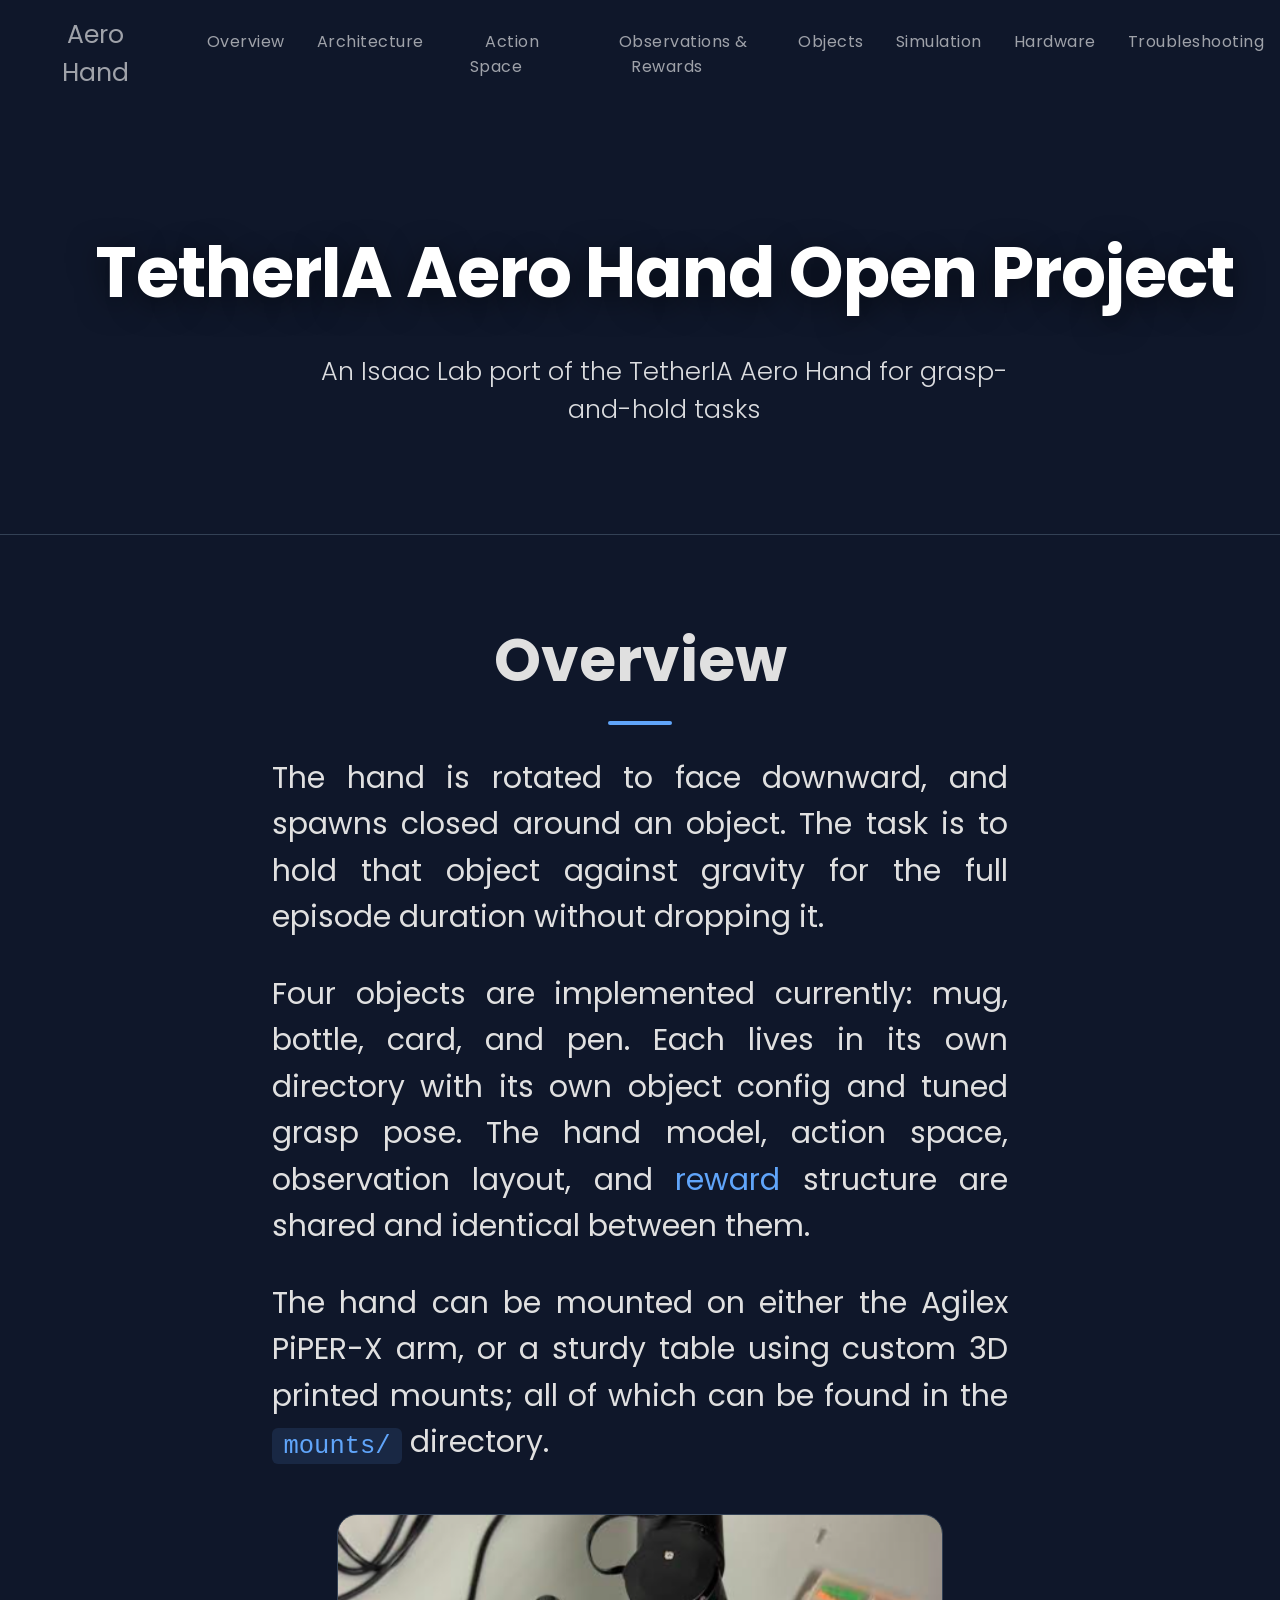
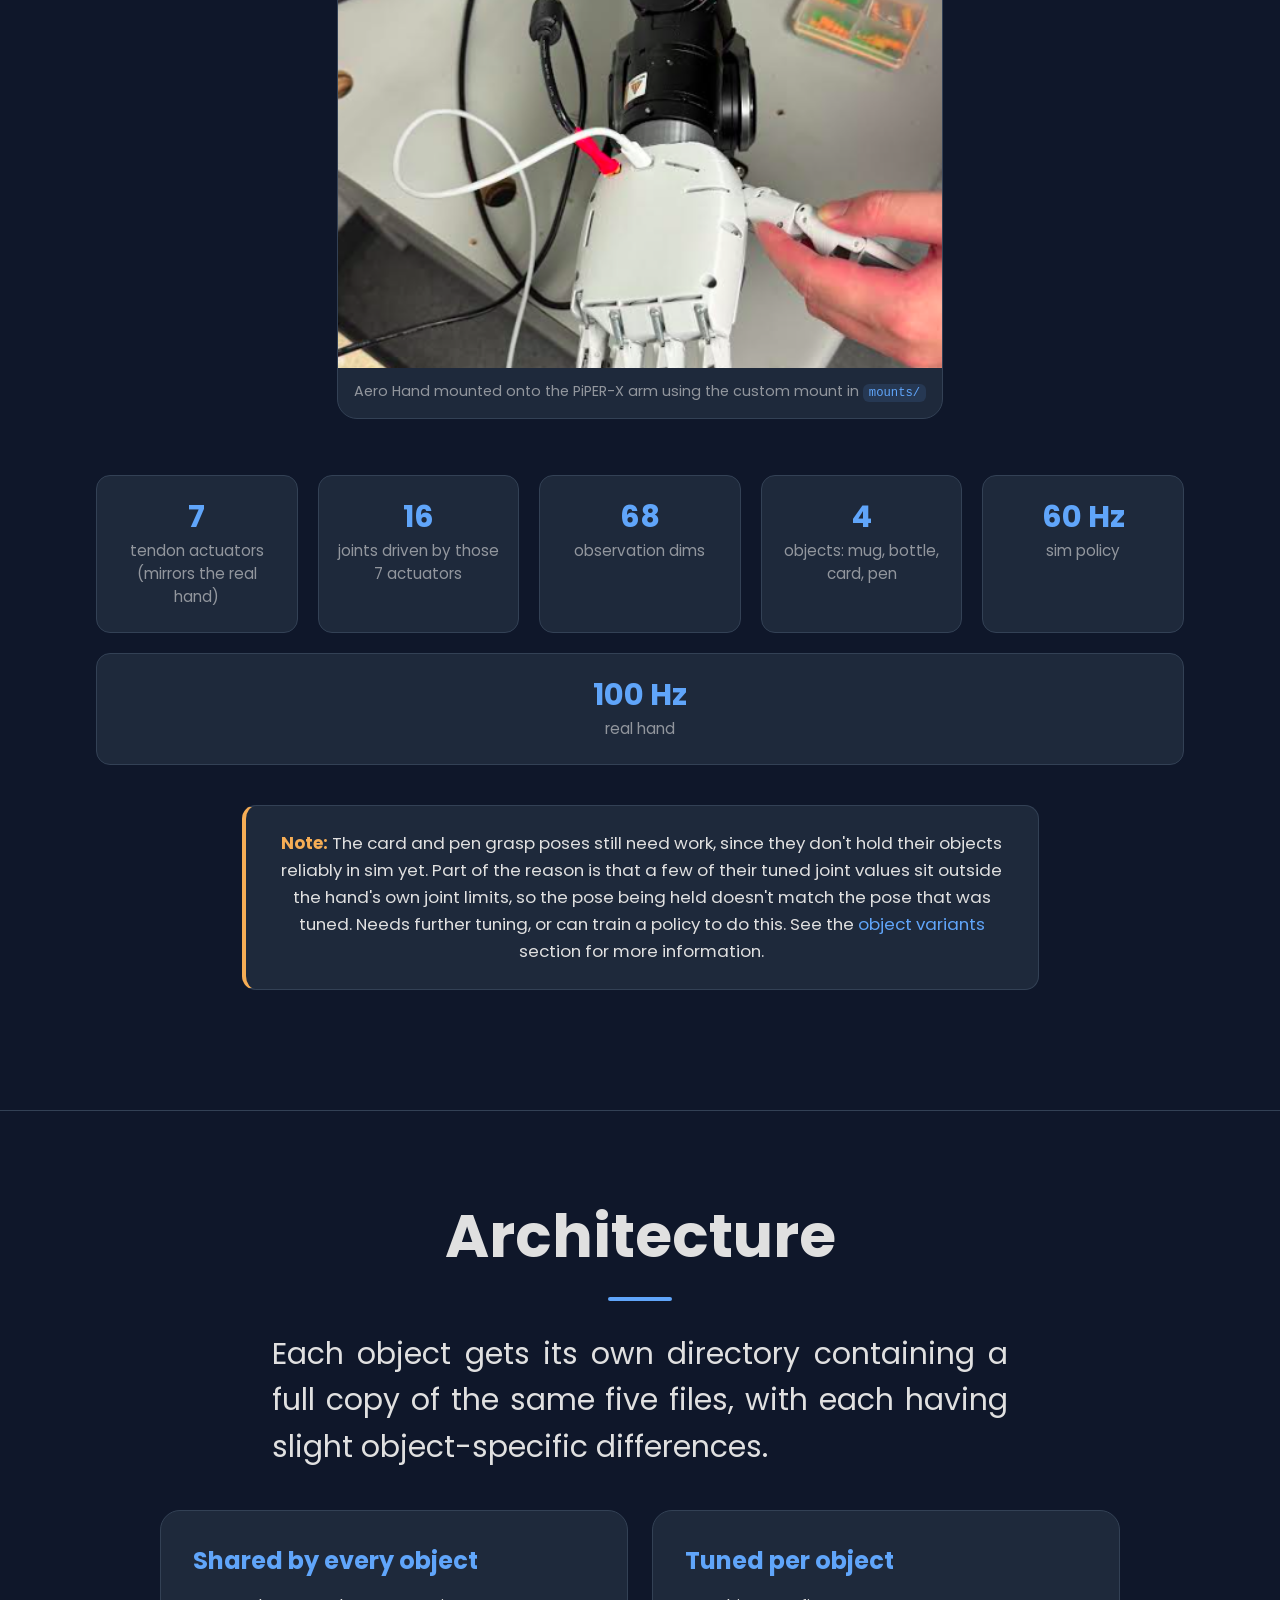
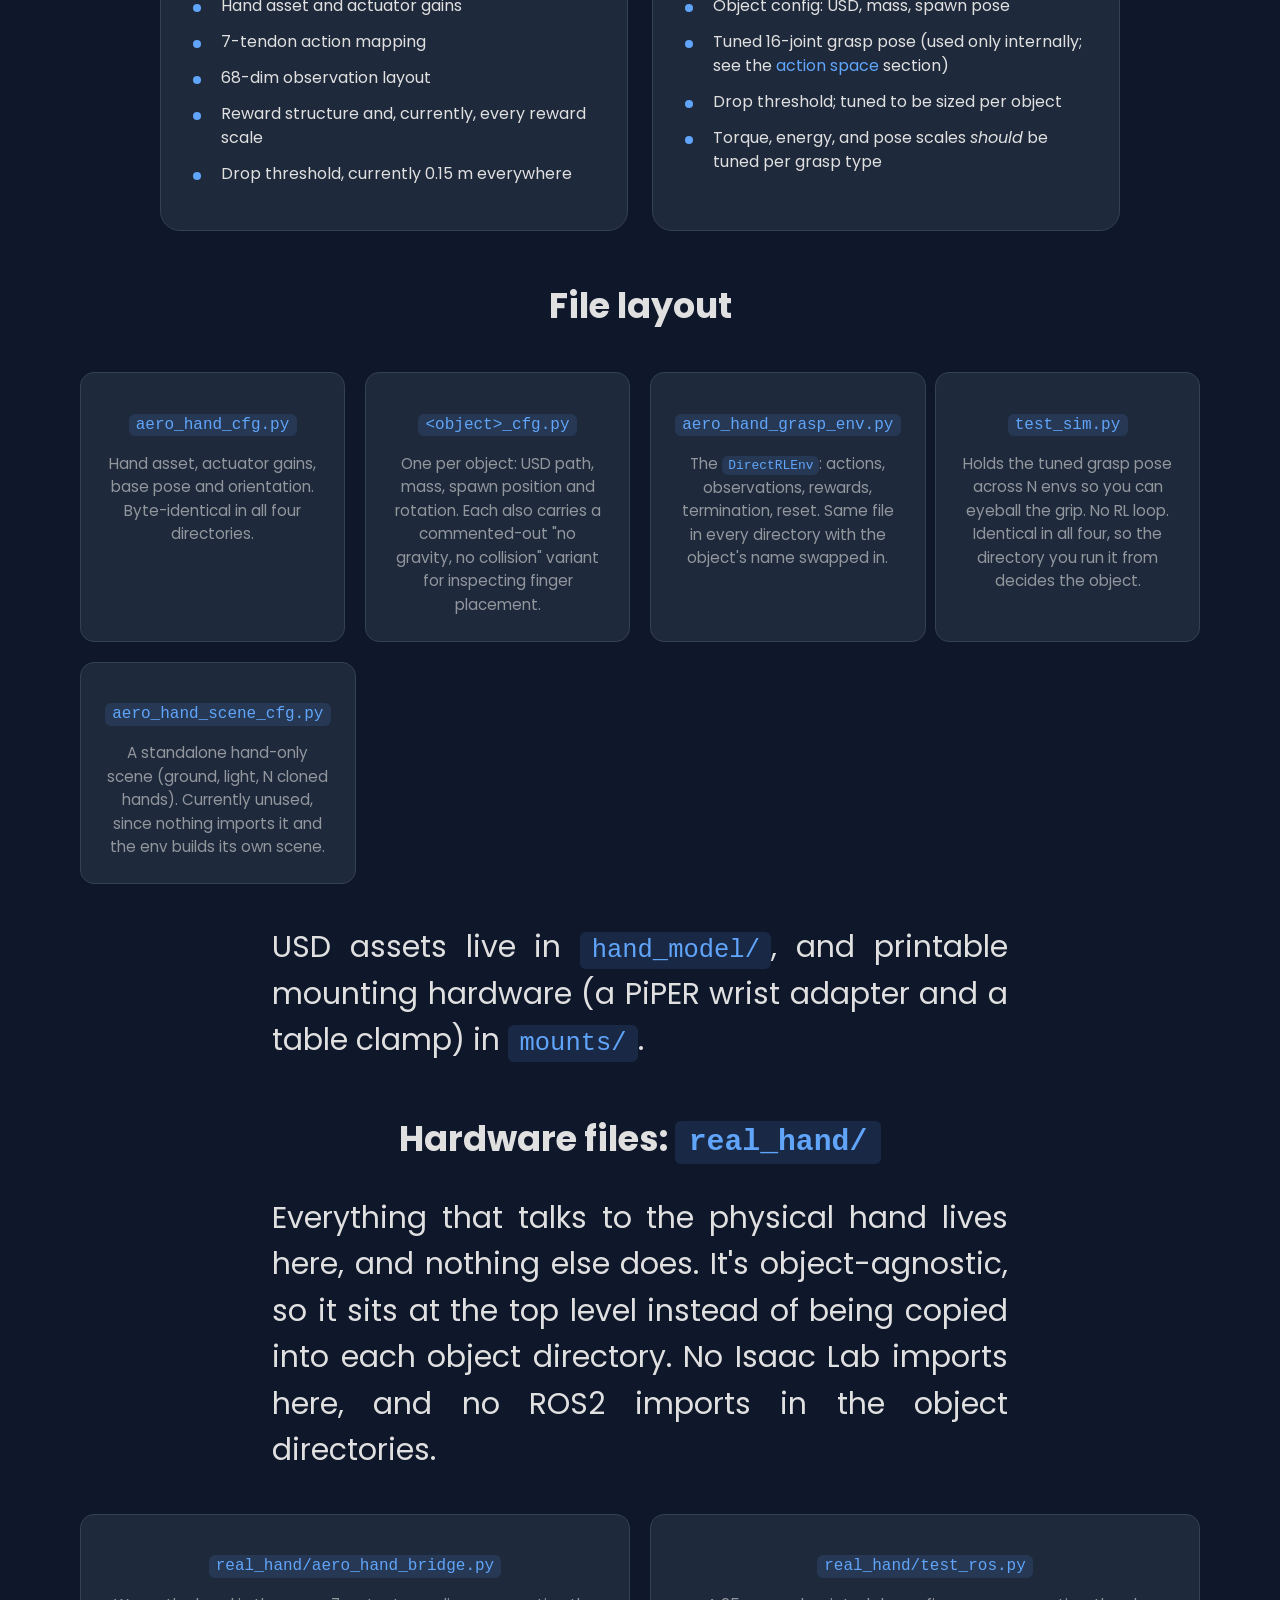
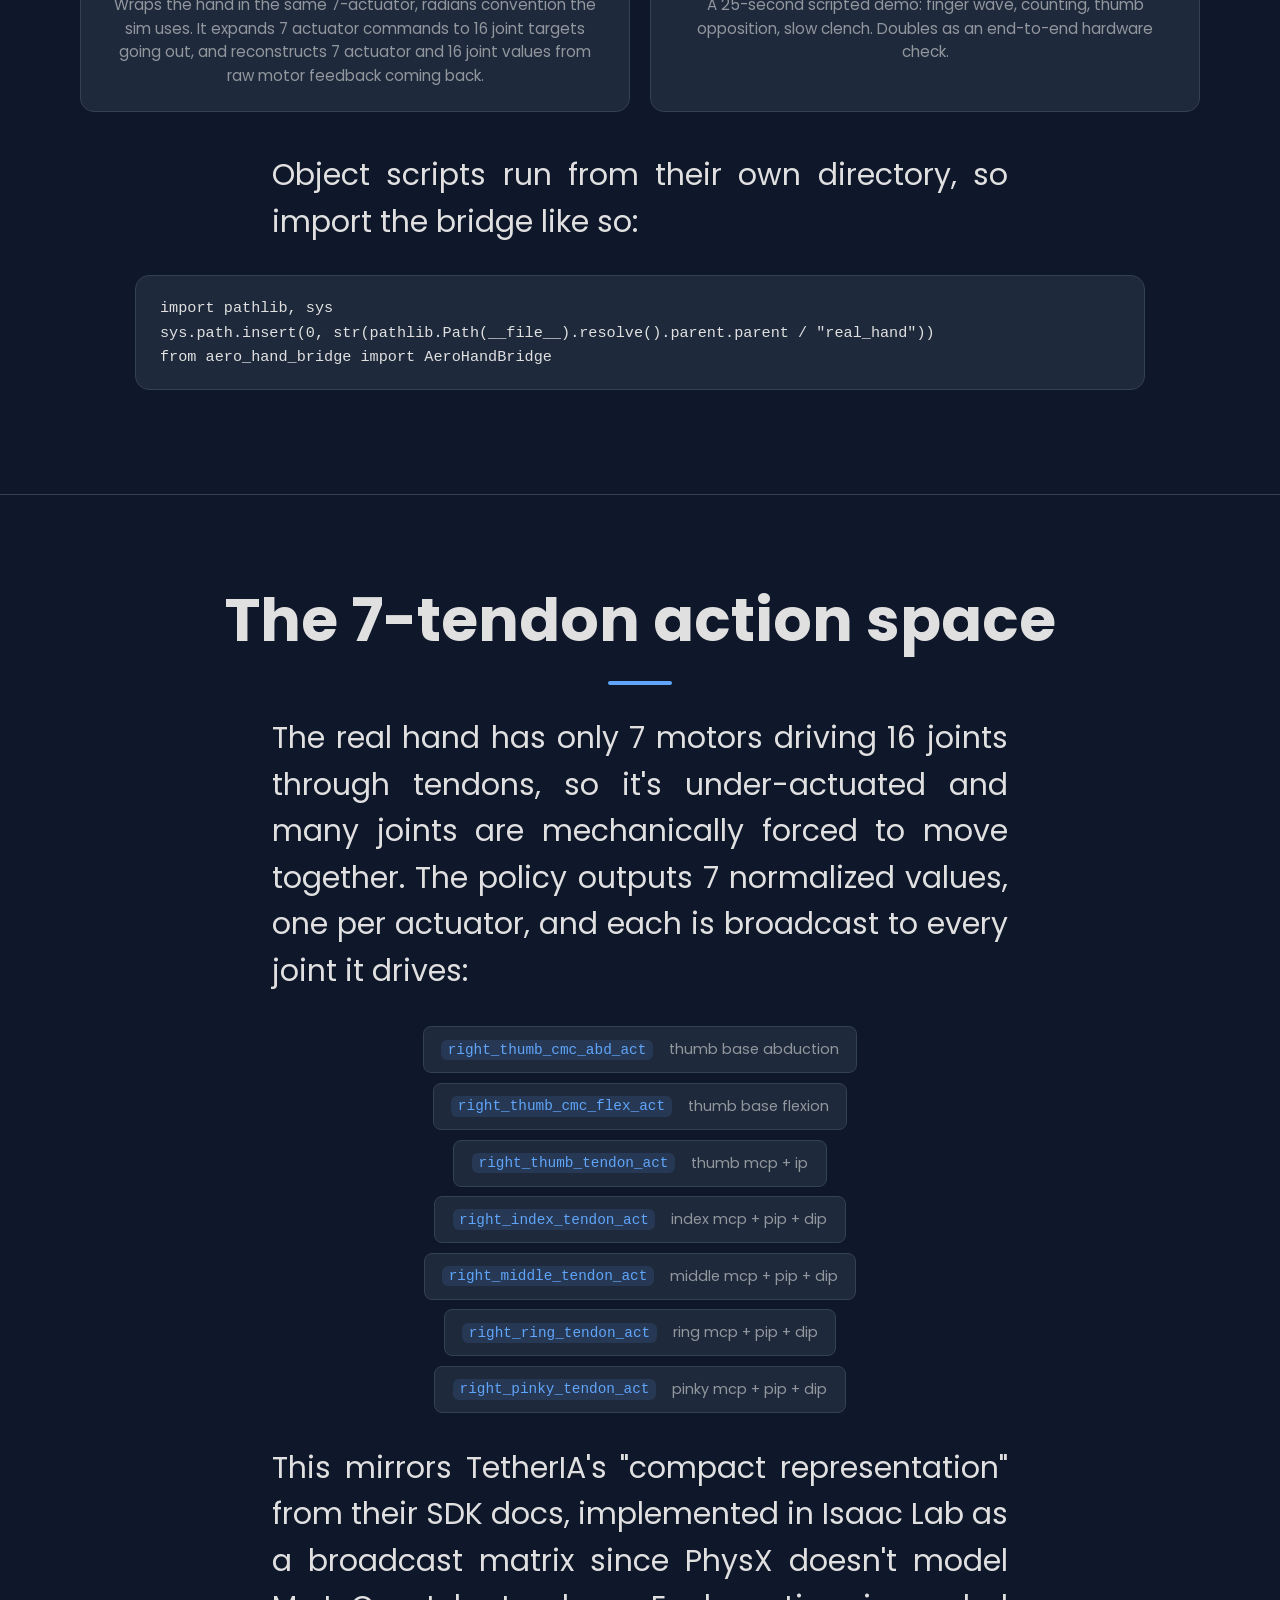
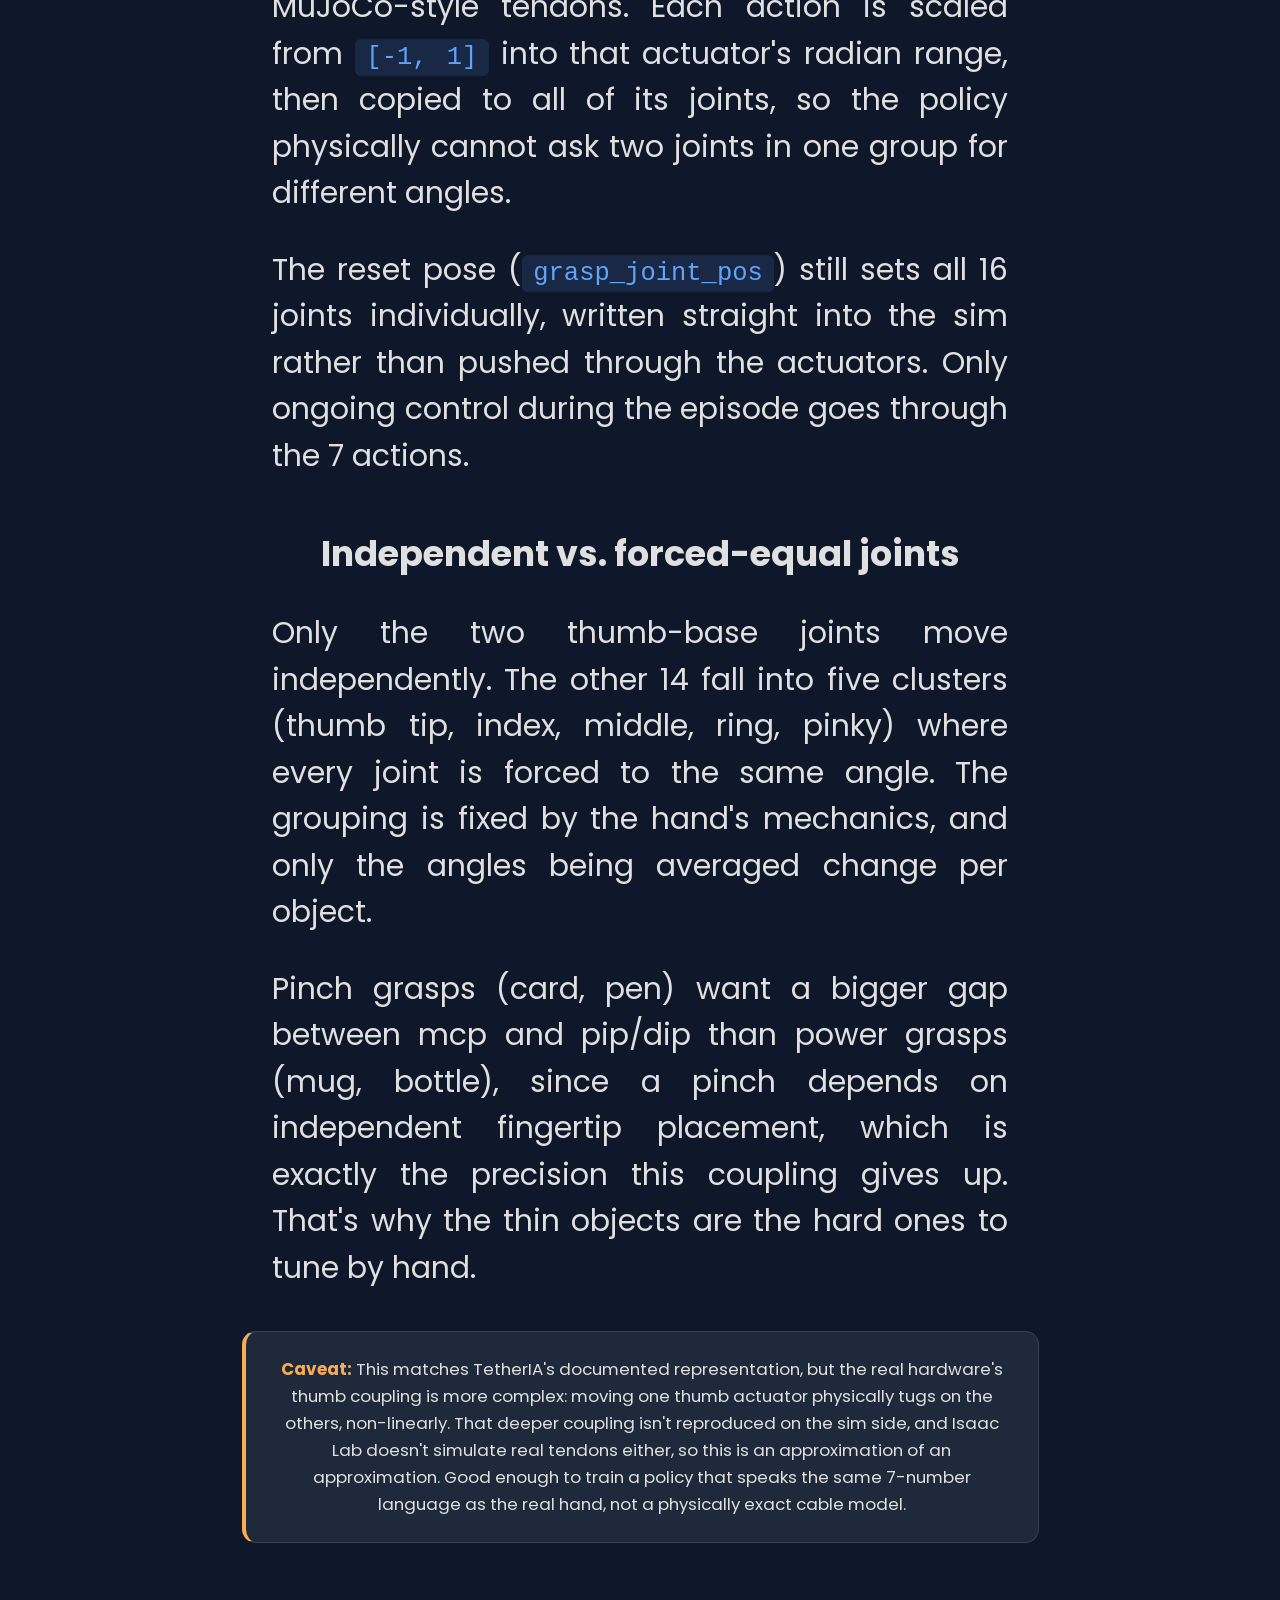
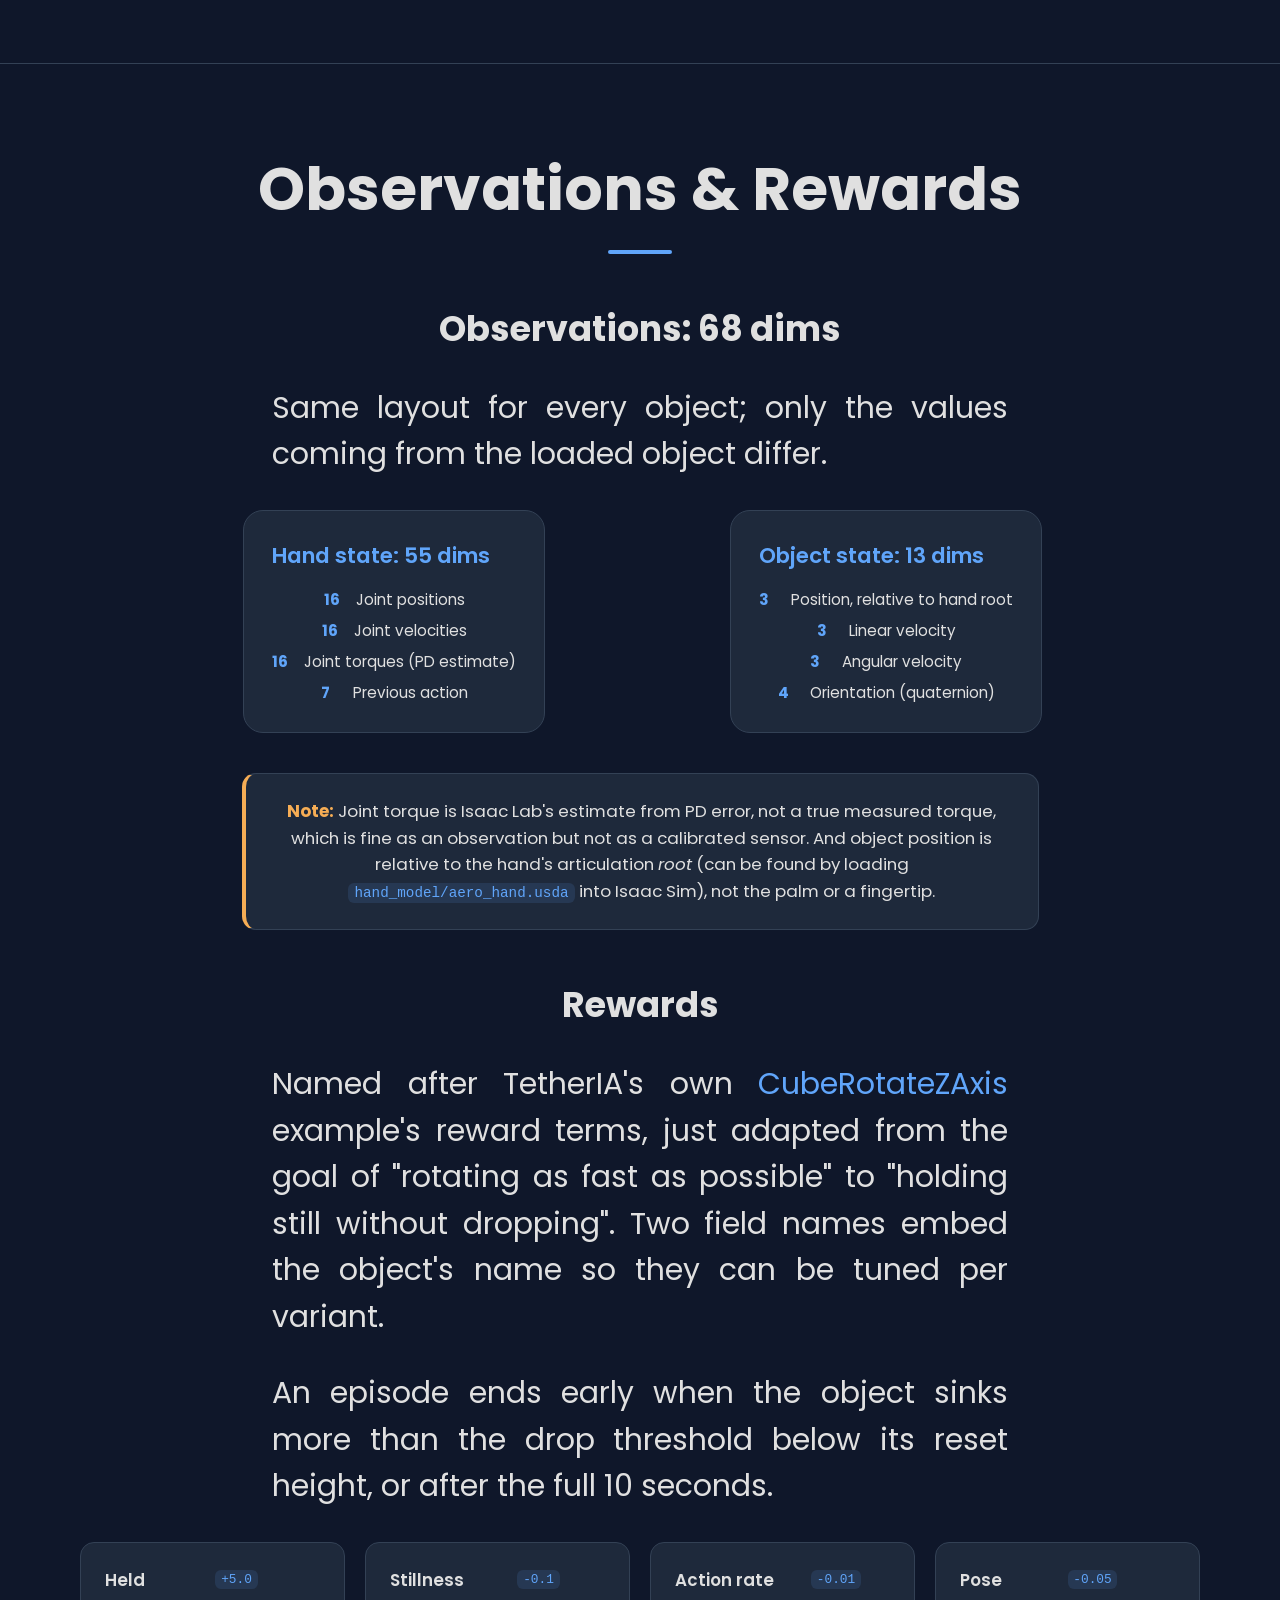
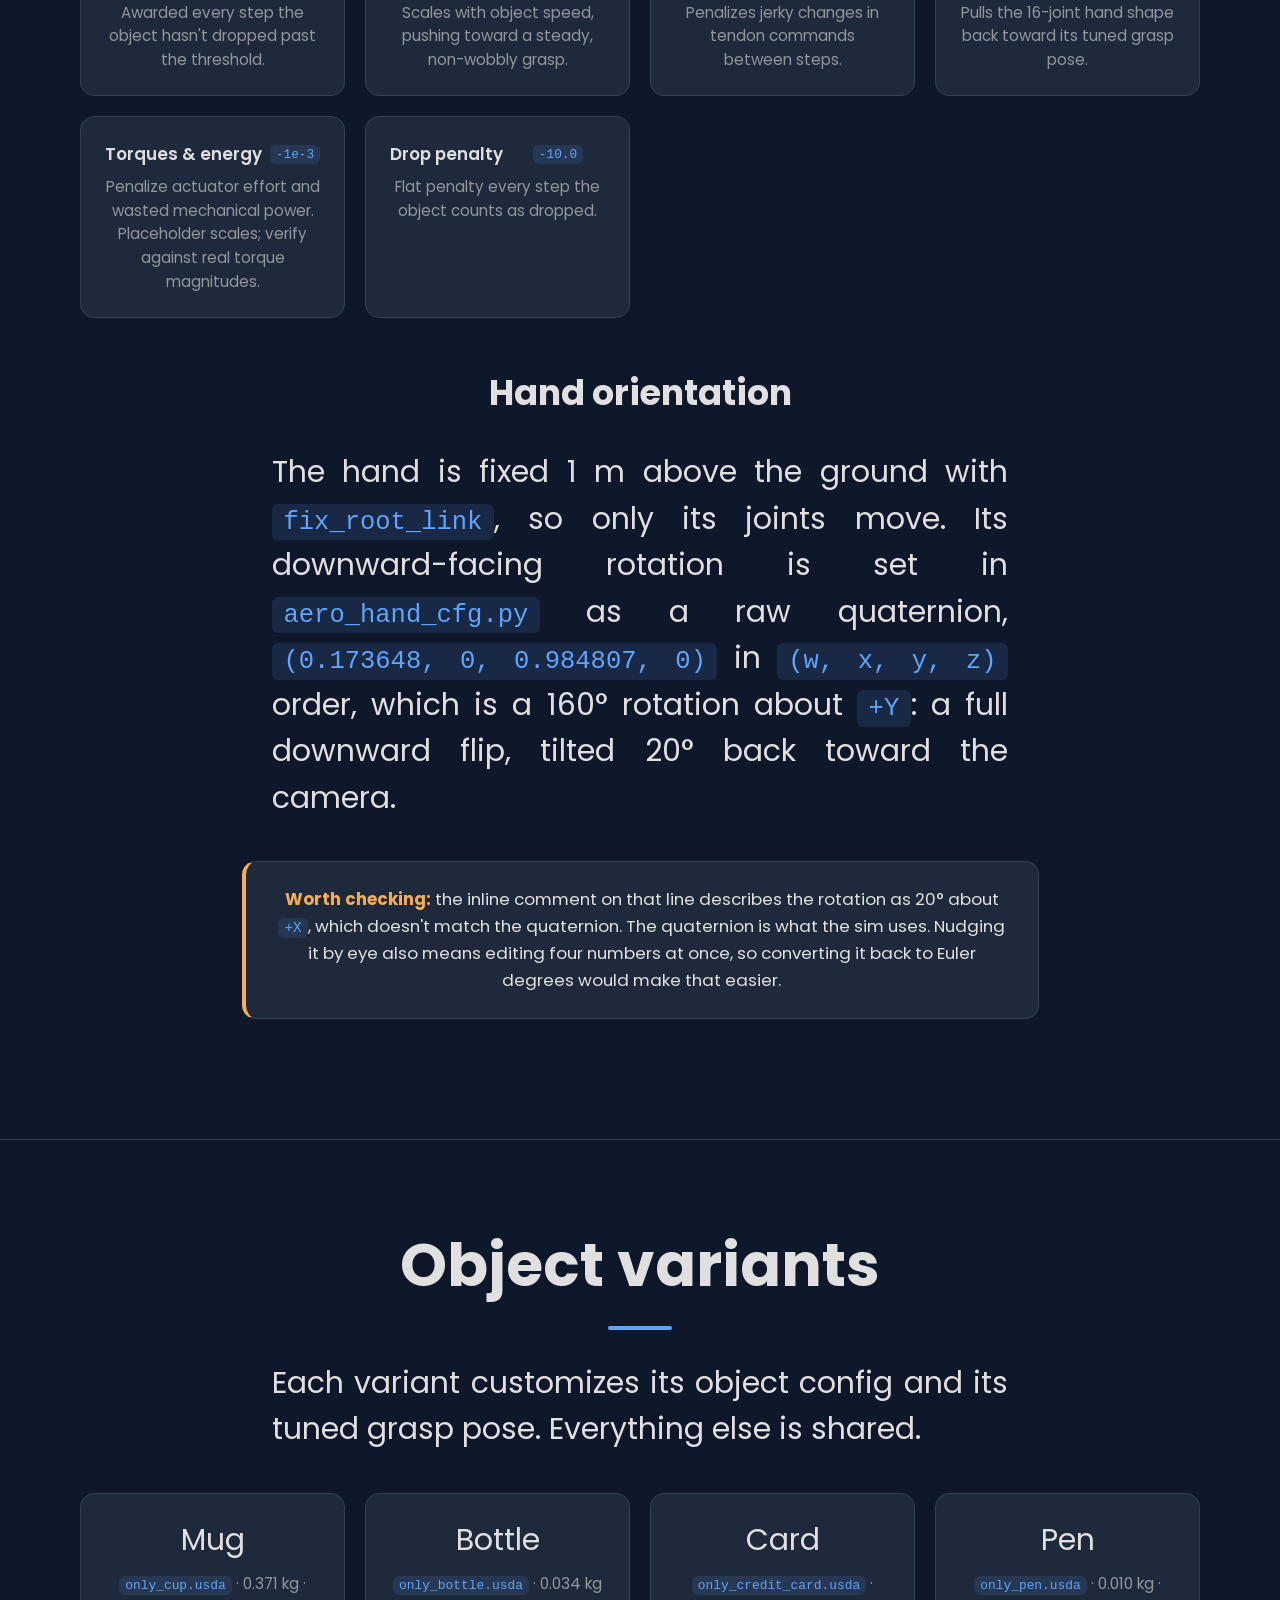
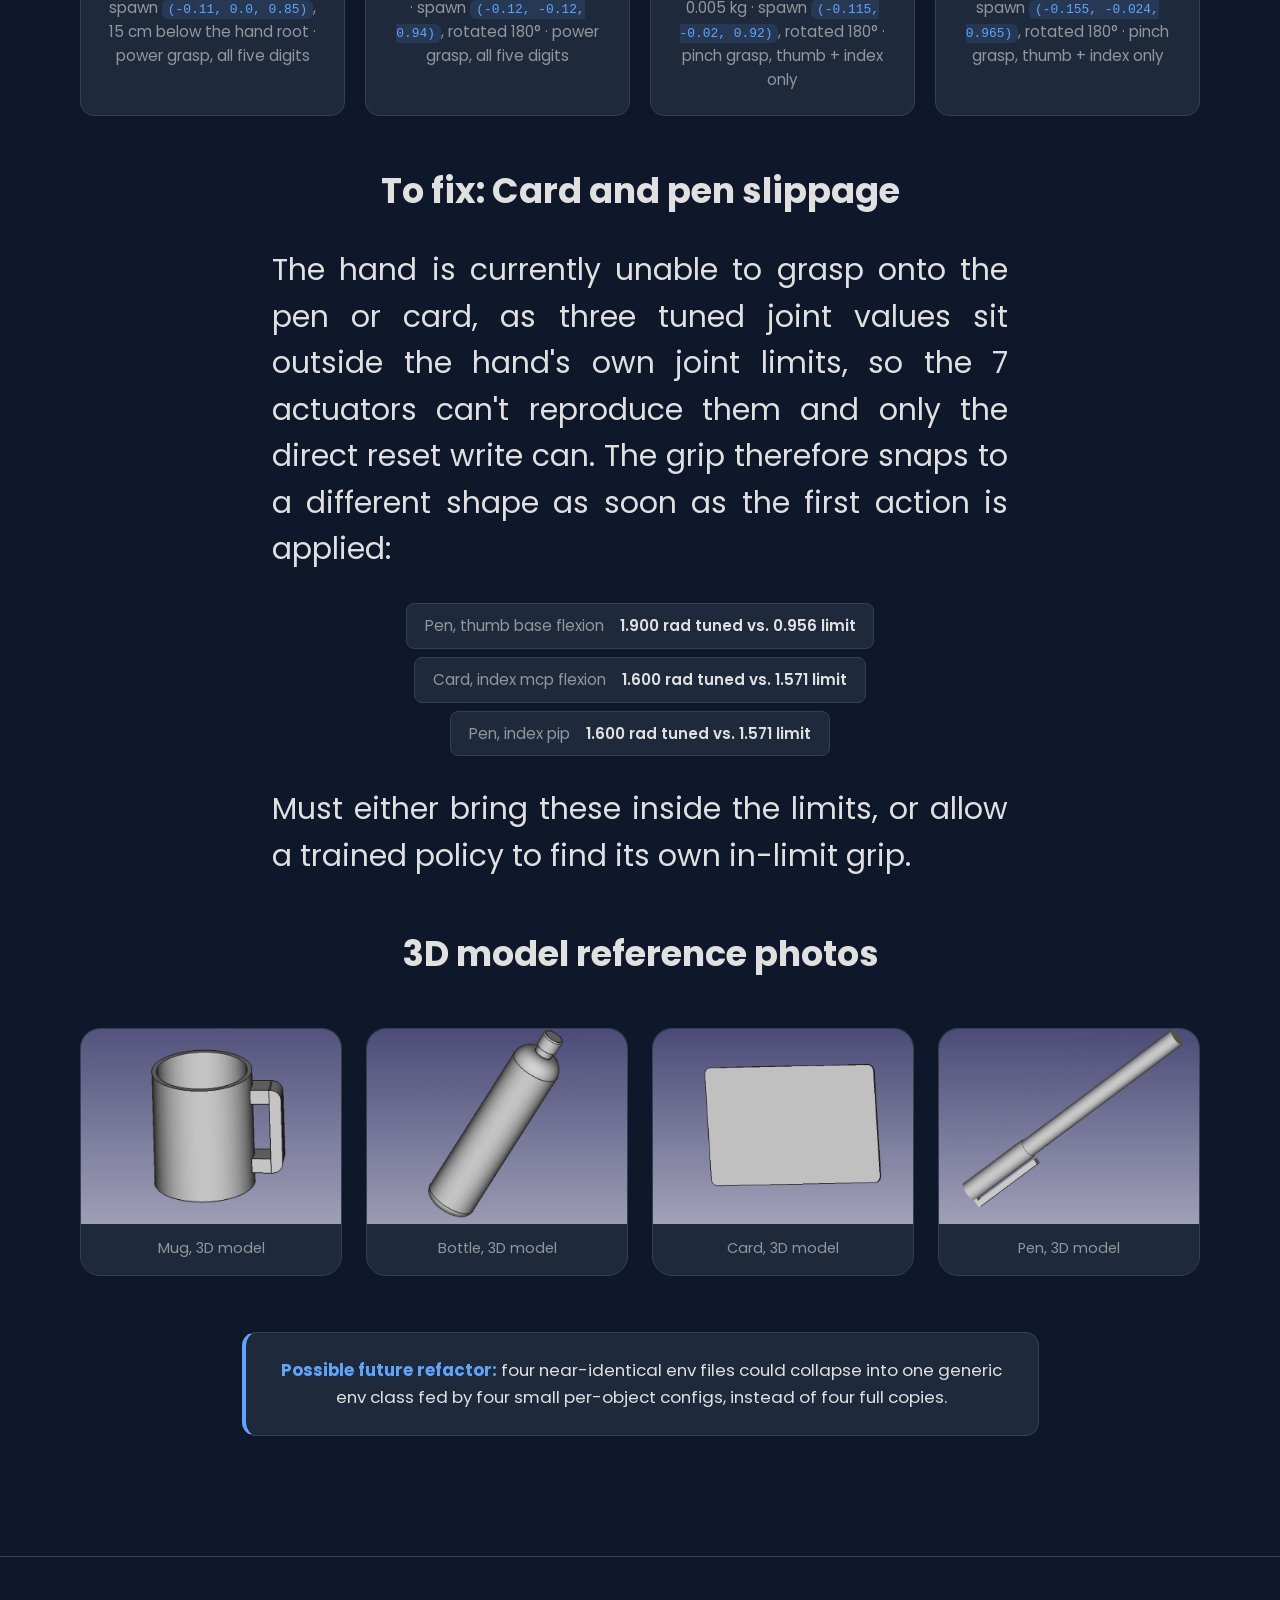
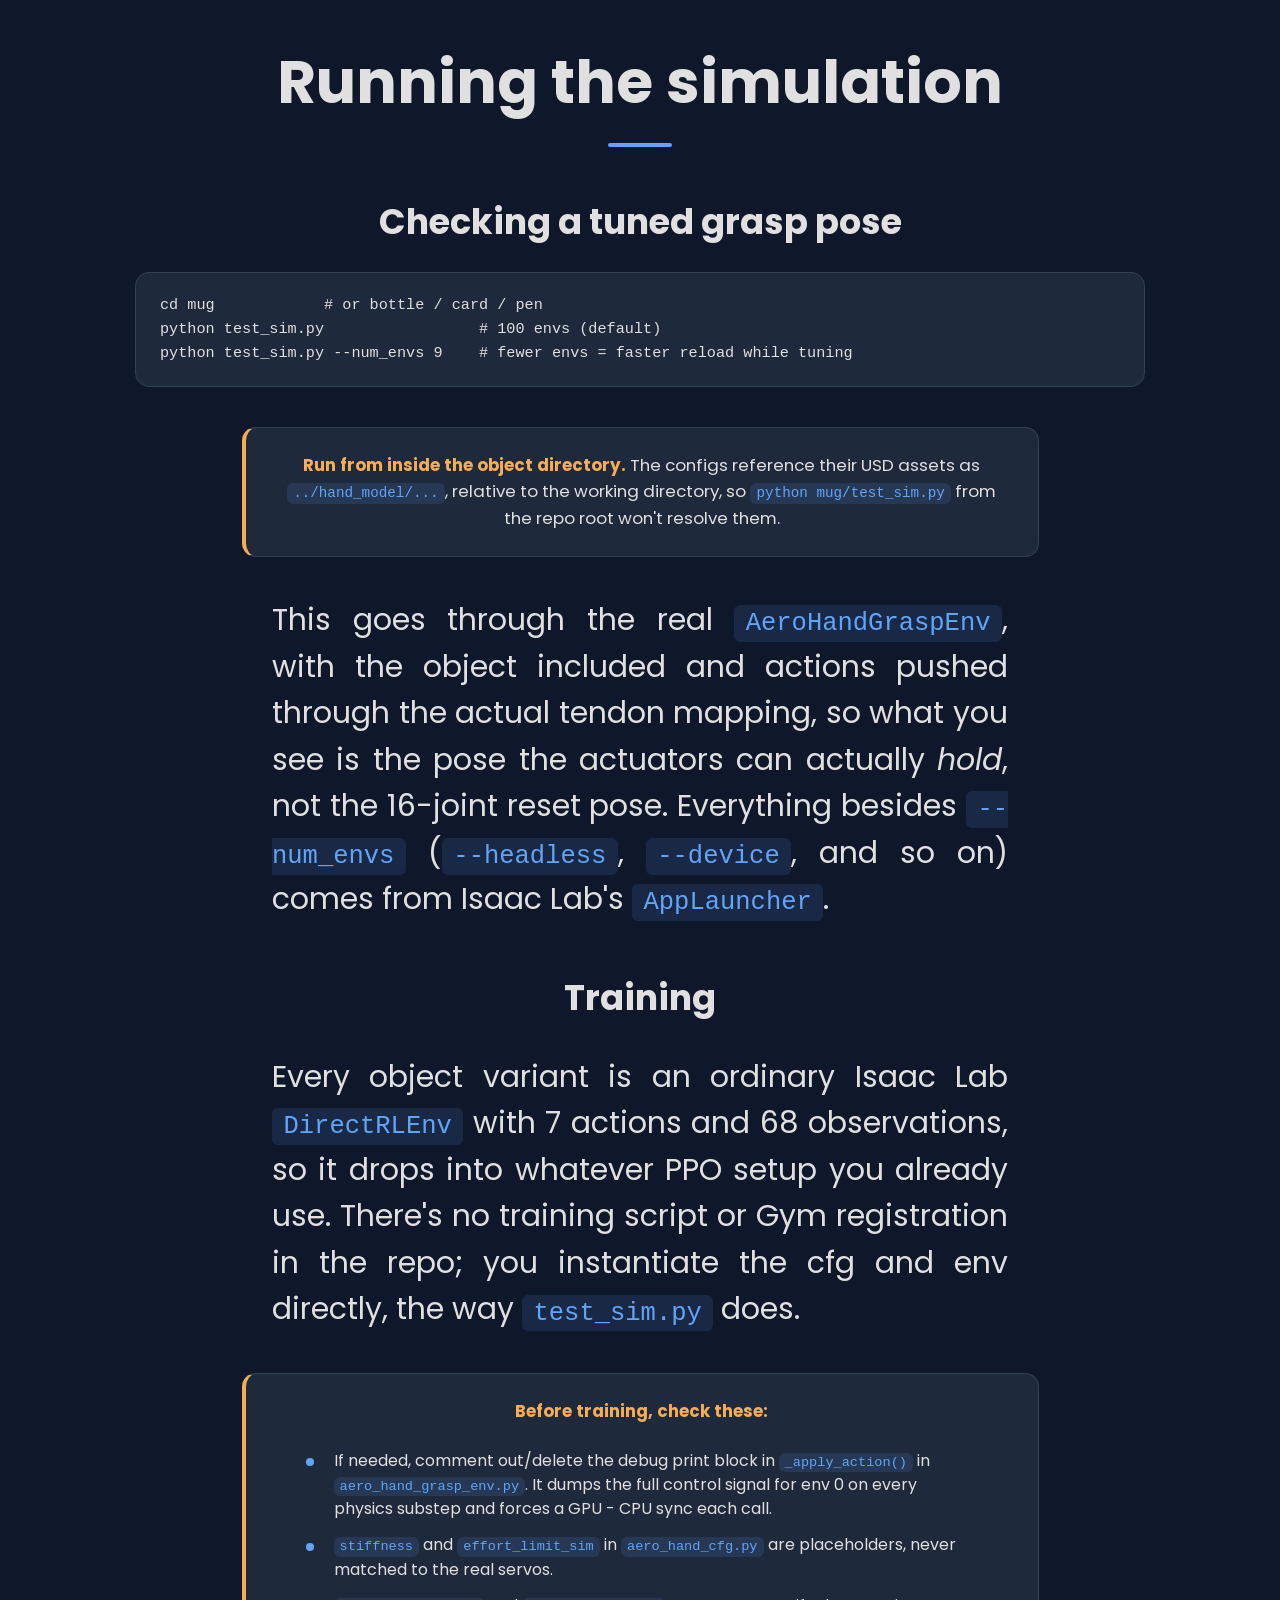
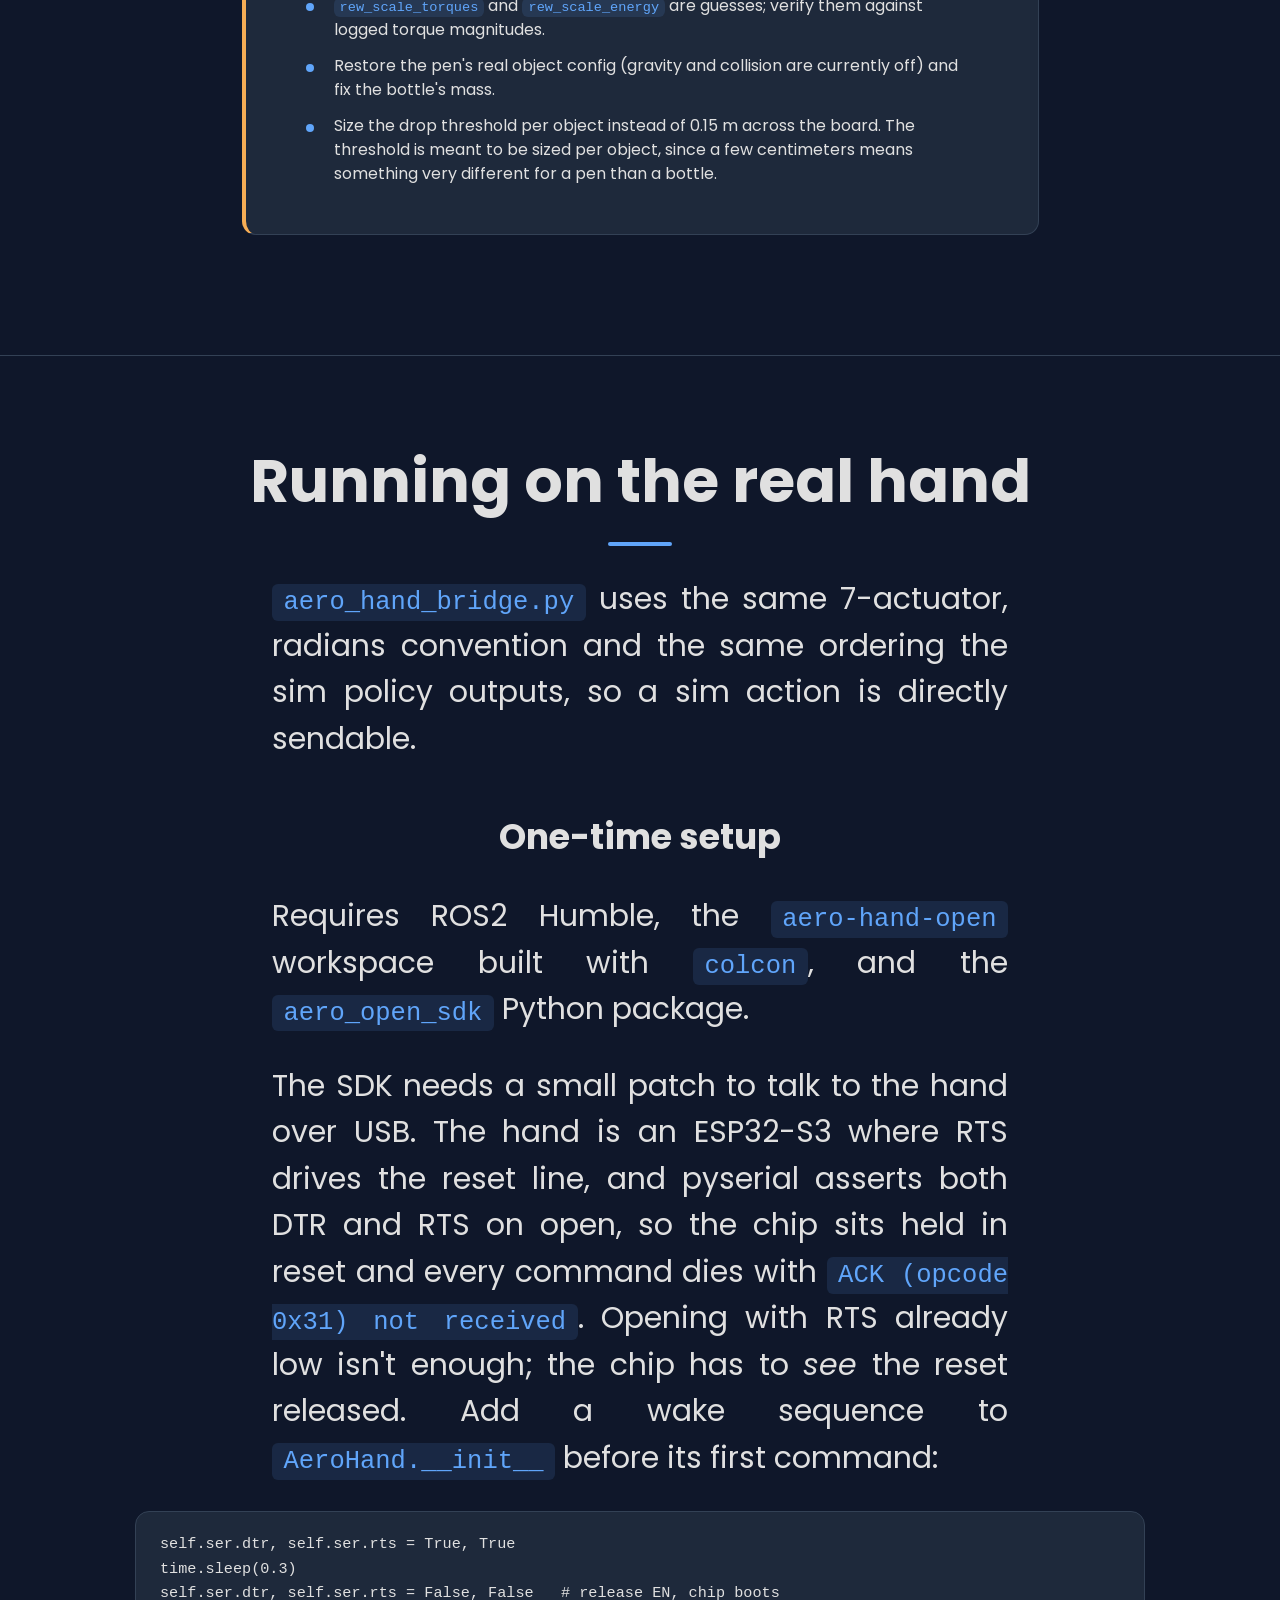
==== commit 3a7706fe: "Complete website!" ====
--- a/website/index-v2.html
+++ b/website/index-v2.html
@@ -49,13 +49,14 @@
 
         <section class="content-container" id="overview">
             <h2>Overview</h2>
-            <p>The hand is bolted in place above the ground, rotated to face downward, and spawns already closed around
-                an object. The task is to hold that object against gravity for the full 10-second episode without
+            <p>The hand is rotated to face downward, and spawns closed around
+                an object. The task is to hold that object against gravity for the full episode duration without
                 dropping it.</p>
-            <p>Four objects exist today: mug, bottle, card, and pen. Each lives in its own directory with its own object
-                config and tuned grasp pose. The hand model, action space, observation layout, and <a
-                    href="#observations-rewards">reward</a> structure are shared and identical between them.</p>
-            
+            <p>Four objects are implemented currently: mug, bottle, card, and pen. Each lives in its own
+                directory with its own object config and tuned grasp pose. The hand model, action space, observation
+                layout, and <a href="#observations-rewards">reward</a> structure are shared and identical between them.
+            </p>
+
             <p>The hand can be mounted on either the Agilex PiPER-X arm, or a sturdy table using custom 3D printed
                 mounts; all of which can be found in the <code>mounts/</code> directory. </p>
 
@@ -67,10 +68,6 @@
                 </figure>
             </div>
 
-            <p>The <code>real_hand/</code> directory drives the physical hand over ROS2 using the same 7-actuator
-                convention and ordering the sim policy outputs, so a trained policy can move to hardware without a
-                translation layer.</p>
-
             <div class="stat-row">
                 <div class="stat">
                     <p class="stat-value">7</p>
@@ -100,16 +97,18 @@
 
             <div class="callout callout-note">
                 <p><strong>Note:</strong> The card and pen grasp poses still need work, since they don't hold their
-                    objects reliably in sim. Part of the reason is that a few of their tuned joint values sit outside
-                    the hand's own joint limits, so the pose being <em>held</em> isn't the pose that was tuned. See <a
-                        href="#objects">Object variants</a>.</p>
+                    objects reliably in sim yet. Part of the reason is that a few of their tuned joint values sit
+                    outside the hand's own joint limits, so the pose being held doesn't match the pose that was tuned.
+                    Needs further tuning, or can train a policy to do this. See the
+                    <a href="#objects">object variants</a> section for more information.
+                </p>
             </div>
         </section>
 
         <section class="content-container" id="architecture">
             <h2>Architecture</h2>
-            <p>Each object gets its own directory containing a full copy of the same five files. Only two things
-                genuinely differ between them.</p>
+            <p>Each object gets its own directory containing a full copy of the same five files, with each having slight
+                object-specific differences.</p>
 
             <div class="compare-grid">
                 <div class="compare-col">
@@ -126,8 +125,9 @@
                     <h3>Tuned per object</h3>
                     <ul>
                         <li>Object config: USD, mass, spawn pose</li>
-                        <li>Tuned 16-joint grasp pose</li>
-                        <li>Drop threshold <em>should</em> be sized per object</li>
+                        <li>Tuned 16-joint grasp pose (used only internally; see the <a href="#action-space">action
+                                space</a> section)</li>
+                        <li>Drop threshold; tuned to be sized per object</li>
                         <li>Torque, energy, and pose scales <em>should</em> be tuned per grasp type</li>
                     </ul>
                 </div>
@@ -273,17 +273,24 @@
                     </div>
                 </div>
             </div>
-            <p>Two caveats. Joint torque is Isaac Lab's estimate from PD error, not a true measured torque, which is
-                fine as an observation but not as a calibrated sensor. And object position is relative to the hand's
-                articulation <em>root</em>, not the palm or a fingertip.</p>
+
+            <div class="callout callout-note">
+                <p><strong>Note:</strong> Joint torque is Isaac Lab's estimate from PD error, not a true measured
+                    torque, which is fine as an observation but not as a calibrated sensor. And object position is
+                    relative to the hand's articulation <em>root</em> (can be found by loading
+                    <code>hand_model/aero_hand.usda</code> into Isaac Sim), not the palm or a fingertip.
+                </p>
+            </div>
 
             <h3>Rewards</h3>
             <p>Named after TetherIA's own
                 <a target="_blank"
                     href="https://github.com/google-deepmind/mujoco_playground/blob/1bd244fa9c51fa7074c7a449934f556d898f7a15/mujoco_playground/_src/manipulation/aero_hand/rotate_z.py">CubeRotateZAxis</a>
-                reward terms, adapted from "rotate as fast as possible" to "hold still without dropping". Two field
-                names embed the object's name so they can be tuned per variant.
-            </p>
+                example's reward terms, just adapted from the goal of "rotating as fast as possible" to "holding still
+                without dropping". Two field names embed the object's name so they can be tuned per variant.
+            </p>
+            <p>An episode ends early when the object sinks more than the drop threshold below its reset height, or
+                after the full 10 seconds.</p>
             <div class="reward-list">
                 <div class="reward-item">
                     <p class="reward-name">Held <code class="reward-field">+5.0</code></p>
@@ -311,9 +318,6 @@
                     <p class="reward-desc">Flat penalty every step the object counts as dropped.</p>
                 </div>
             </div>
-            <p>An episode ends early when the object sinks more than the drop threshold below its reset height, or
-                after the full 10 seconds. The threshold is meant to be sized per object, since a few centimetres means
-                something very different for a pen than a bottle, but it is currently 0.15 m for all four.</p>
 
             <h3>Hand orientation</h3>
             <p>The hand is fixed 1 m above the ground with <code>fix_root_link</code>, so only its joints move. Its
@@ -355,20 +359,15 @@
                 </div>
                 <div class="file-item">
                     <p class="file-name">Pen</p>
-                    <p class="file-desc"><code>only_pen.usda</code> · 0.034 kg · spawn
+                    <p class="file-desc"><code>only_pen.usda</code> · 0.010 kg · spawn
                         <code>(-0.155, -0.024, 0.965)</code>, rotated 180° · pinch grasp, thumb + index only
                     </p>
                 </div>
             </div>
 
-            <div class="callout callout-note">
-                <p><strong>Currently off-spec:</strong> <code>pen_cfg.py</code> has its testing block active, so the pen
-                    has <em>gravity and collision disabled</em> as checked in. And the bottle's mass is 0.034 kg, the
-                    same number as the pen, which looks like a copy-paste that was never updated.</p>
-            </div>
-
-            <h3>Why the card and pen slip</h3>
-            <p>Three tuned joint values sit outside the hand's own joint limits, so the 7 actuators can't reproduce
+            <h3>To fix: Card and pen slippage</h3>
+            <p>The hand is currently unable to grasp onto the pen or card, as three tuned joint values sit outside the
+                hand's own joint limits, so the 7 actuators can't reproduce
                 them and only the direct reset write can. The grip therefore snaps to a different shape as soon as the
                 first action is applied:</p>
             <div class="spec-list">
@@ -379,8 +378,7 @@
                 <div class="spec-row"><span class="spec-label">Pen, index pip</span><span class="spec-value">1.600 rad
                         tuned vs. 1.571 limit</span></div>
             </div>
-            <p>Either bring these inside the limits, or accept that a trained policy has to find its own in-limit grip.
-            </p>
+            <p>Must either bring these inside the limits, or allow a trained policy to find its own in-limit grip.</p>
 
             <h3>3D model reference photos</h3>
 
@@ -423,29 +421,34 @@
                 </p>
             </div>
             <p>This goes through the real <code>AeroHandGraspEnv</code>, with the object included and actions pushed
-                through the actual tendon mapping, so what you see is the pose the actuators can genuinely
+                through the actual tendon mapping, so what you see is the pose the actuators can actually
                 <em>hold</em>, not the 16-joint reset pose. Everything besides <code>--num_envs</code>
                 (<code>--headless</code>, <code>--device</code>, and so on) comes from Isaac Lab's
                 <code>AppLauncher</code>.
             </p>
 
             <h3>Training</h3>
-            <p>Every variant is an ordinary Isaac Lab <code>DirectRLEnv</code> with 7 actions and 68 observations, so
+            <p>Every object variant is an ordinary Isaac Lab <code>DirectRLEnv</code> with 7 actions and 68
+                observations, so
                 it drops into whatever PPO setup you already use. There's no training script or Gym registration in the
                 repo; you instantiate the cfg and env directly, the way <code>test_sim.py</code> does.</p>
 
             <div class="callout callout-note">
                 <p><strong>Before training, check these:</strong></p>
                 <ul>
-                    <li>Delete the debug print block in <code>_apply_action()</code>. It dumps the full control signal
-                        for env 0 on every physics substep and forces a GPU→CPU sync each call.</li>
+                    <li>If needed, comment out/delete the debug print block in <code>_apply_action()</code> in
+                        <code>aero_hand_grasp_env.py</code>. It dumps the full control signal
+                        for env 0 on every physics substep and forces a GPU - CPU sync each call.
+                    </li>
                     <li><code>stiffness</code> and <code>effort_limit_sim</code> in <code>aero_hand_cfg.py</code> are
                         placeholders, never matched to the real servos.</li>
                     <li><code>rew_scale_torques</code> and <code>rew_scale_energy</code> are guesses; verify them
                         against logged torque magnitudes.</li>
                     <li>Restore the pen's real object config (gravity and collision are currently off) and fix the
                         bottle's mass.</li>
-                    <li>Size the drop threshold per object instead of 0.15 m across the board.</li>
+                    <li>Size the drop threshold per object instead of 0.15 m across the board. The threshold is meant to
+                        be sized per object, since a few centimeters means something very different for a pen than a
+                        bottle.</li>
                 </ul>
             </div>
         </section>
@@ -569,7 +572,7 @@
 
             <div class="photo-grid" id="object-photos">
                 <figure class="photo-card">
-                        <video src="./public/img/hand_demo.MOV" controls>Your browser does not support the video
+                    <video src="./public/img/hand_demo.MOV" controls>Your browser does not support the video
                         tag.</video>
                     <figcaption>Aero Hand demo: finger wave, counting, thumb opposition, and a slow clench.</figcaption>
                 </figure>
